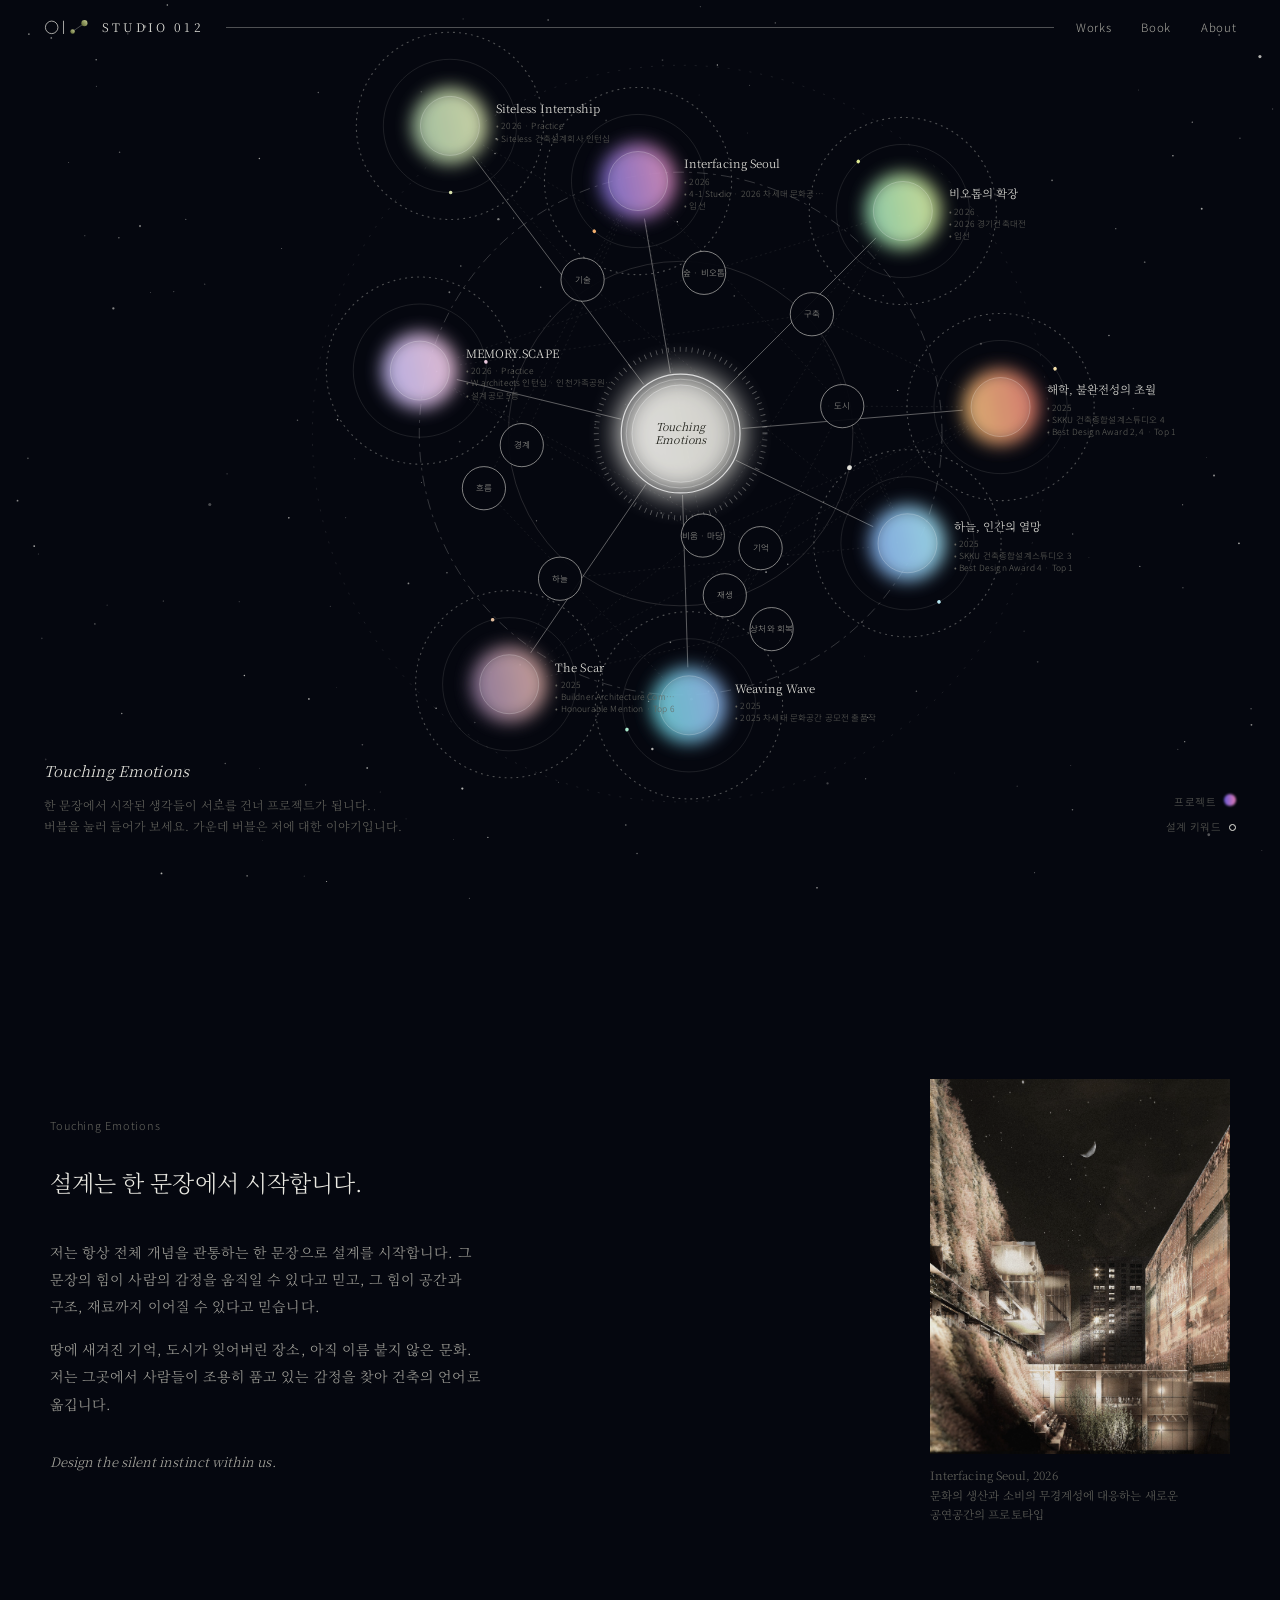
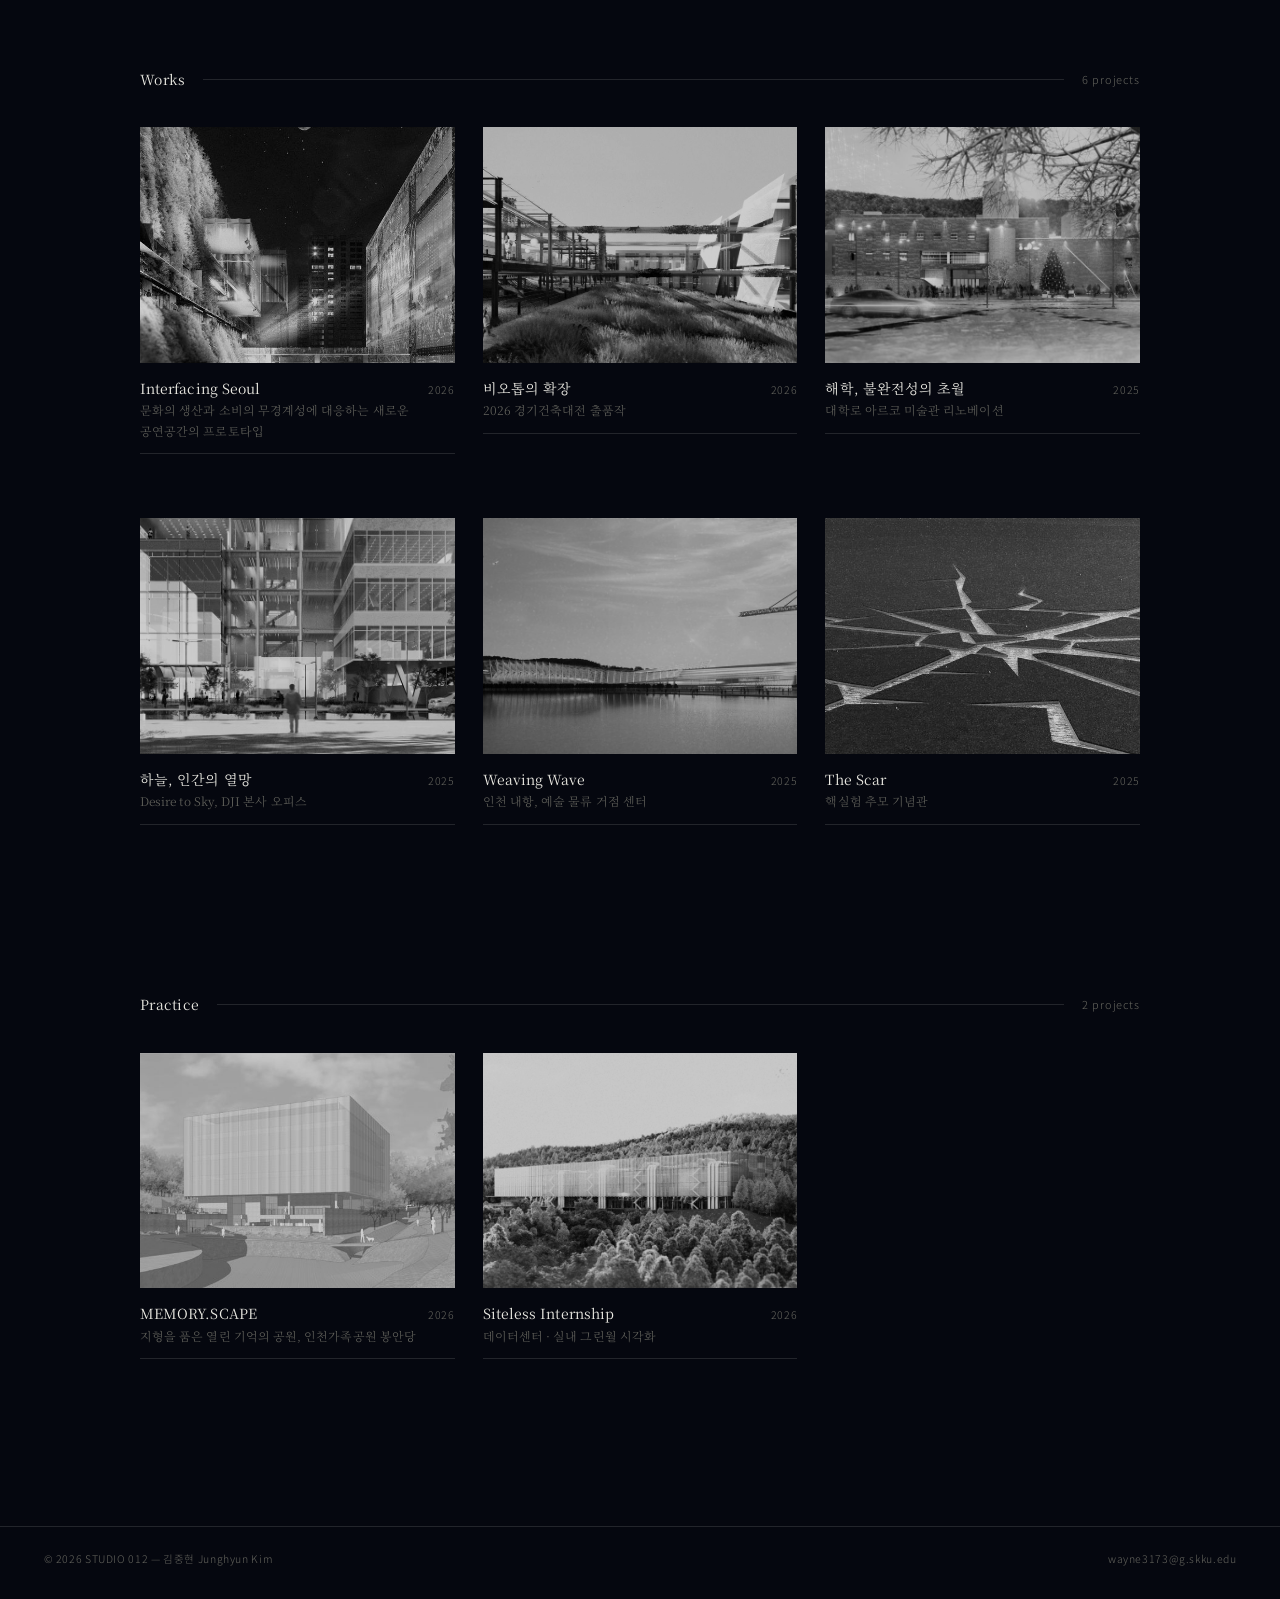
==== index.html @ ef9b9c55 "Initial commit" ====
<!doctype html>
<html lang="ko">
<head>
<meta charset="utf-8">
<meta name="viewport" content="width=device-width, initial-scale=1">
<link rel="preload" href="assets/fonts/NotoSerifKR-300.woff" as="font" type="font/woff" crossorigin>
<link rel="stylesheet" href="assets/css/style.css">
<link rel="icon" href="assets/brand/logo-mark.svg" type="image/svg+xml">
<title>STUDIO 012 — 김중현 건축 포트폴리오</title>
<meta name="description" content="STUDIO 012 — 서사에서 출발하는 건축. 김중현의 건축 포트폴리오.">
</head>
<body class="home">
<main>
  <!-- 1) 버블 다이어그램 -->
  <section class="atlas" id="atlas" aria-label="프로젝트와 설계 키워드의 관계도">
    <svg id="atlas-svg" role="img" aria-label="버블 다이어그램"></svg>
    <div class="peek" id="peek"></div>
    <div class="atlas-emblem">
      <p class="atlas-title"><a href="about.html">Touching Emotions</a></p>
      <p id="atlas-note">한 문장에서 시작된 생각들이 서로를 건너 프로젝트가 됩니다.<br>버블을 눌러 들어가 보세요. 가운데 버블은 저에 대한 이야기입니다.</p>
    </div>
    <div class="atlas-legend" aria-hidden="true">
      <span class="p">프로젝트<i></i></span>
      <span class="k">설계 키워드<i></i></span>
    </div>
  </section>

  <!-- 2) 지향하는 건축 -->
  <section class="thesis" id="thesis"></section>

  <!-- 3) 작업 목록 -->
  <section id="works">
    <div class="section-head"><h2>Works</h2><span class="line"></span><span id="works-count"></span></div>
    <div class="works" id="works-grid"></div>
  </section>

  <!-- 4) 실무 (인턴십) -->
  <section id="practice">
    <div class="section-head"><h2>Practice</h2><span class="line"></span><span id="practice-count"></span></div>
    <div class="works" id="practice-grid"></div>
  </section>
</main>
<script src="data/site.js"></script>
<script src="data/projects.js"></script>
<script src="assets/vendor/d3.min.js"></script>
<script src="assets/js/common.js"></script>
<script src="assets/js/home.js"></script>
</body>
</html>
---- assets/css/style.css ----
/* ============================================================
   STUDIO 012 — 스타일
   색·글꼴은 맨 위 :root 에서 한 번에 바꿀 수 있습니다.
   톤: 검은 바탕 · 회색 세리프 본문 · 올리브 그라데이션 포인트
   (기존 포트폴리오 'Touching Emotions'의 여백과 회색 위계를 따름)
   ============================================================ */

@font-face { font-family: "Noto Serif KR"; font-weight: 300; font-display: swap; src: url("../fonts/NotoSerifKR-300.woff") format("woff"); }
@font-face { font-family: "Noto Serif KR"; font-weight: 400; font-display: swap; src: url("../fonts/NotoSerifKR-400.woff") format("woff"); }
@font-face { font-family: "Noto Sans KR";  font-weight: 300; font-display: swap; src: url("../fonts/NotoSansKR-300.woff") format("woff"); }
@font-face { font-family: "Noto Sans KR";  font-weight: 400; font-display: swap; src: url("../fonts/NotoSansKR-400.woff") format("woff"); }

:root {
  color-scheme: dark;
  --bg:       #05070F;   /* 바탕 — 검정에 가까운 남색 */
  --bg-2:     #0B0E1A;   /* 이미지 자리 */
  --title:    #ECEBE4;   /* 제목 */
  --text:     #A9A8A0;   /* 본문 — 포트폴리오의 회색 */
  --mute:     #66665F;   /* 보조 */
  --rule:     rgba(236,235,228,.13);
  --rule-2:   rgba(236,235,228,.32);

  --olive-hi: #C9CF95;   /* 올리브 밝은 쪽 */
  --olive:    #7D8843;   /* 올리브 */
  --olive-lo: #283012;   /* 올리브 어두운 쪽 */
  --grad:     linear-gradient(115deg, #D3D8A2 0%, #8E9A4E 38%, #4C5624 72%, #1E240C 100%);

  --serif: "Noto Serif KR", "Noto Serif CJK KR", Georgia, serif;
  --sans:  "Noto Sans KR", "Noto Sans CJK KR", system-ui, sans-serif;

  --gutter: clamp(16px, 3.4vw, 56px);
  --measure: 1180px;
  --figw: 920px;          /* 프로젝트 이미지 최대 폭 — 사진 크기는 여기서 조절 */
  --header-h: 54px;
  --ease: cubic-bezier(.2,.7,.1,1);
}

*, *::before, *::after { box-sizing: border-box; }
html { -webkit-text-size-adjust: 100%; scroll-behavior: smooth; }
body {
  margin: 0; background: var(--bg); color: var(--text);
  font-family: var(--serif); font-weight: 300; font-size: 14px; line-height: 1.95; letter-spacing: .005em;
  word-break: keep-all; overflow-wrap: break-word; -webkit-font-smoothing: antialiased;
}
img { display: block; max-width: 100%; height: auto; }
a { color: inherit; text-decoration: none; }
button { font: inherit; color: inherit; background: none; border: 0; padding: 0; cursor: pointer; }
:focus-visible { outline: 1px solid var(--olive-hi); outline-offset: 4px; }
::selection { background: var(--olive); color: #fff; }
.grad-text { background: linear-gradient(115deg, #E6E9C4 0%, #B4BE74 45%, #7D8843 100%); -webkit-background-clip: text; background-clip: text; color: transparent; }

/* ---------- Header : 포트폴리오 상단 머리줄 형식 ---------- */
.site-header {
  position: fixed; inset: 0 0 auto 0; z-index: 50; height: calc(var(--header-h) + env(safe-area-inset-top, 0px)); padding-top: env(safe-area-inset-top, 0px) !important;
  display: flex; align-items: center; gap: 22px; padding: 0 var(--gutter);
  font-family: var(--sans); font-size: 11.5px; letter-spacing: .06em; color: var(--title);
  transition: background .5s var(--ease);
}
.site-header.is-solid { background: rgba(5,7,15,.82); backdrop-filter: blur(10px); -webkit-backdrop-filter: blur(10px); }
.site-header .line { flex: 1; height: 1px; background: var(--rule-2); }
.brand { font-family: var(--serif); font-weight: 400; font-size: 13px; letter-spacing: .08em; white-space: nowrap; }
.brand { display: inline-flex; align-items: center; gap: 12px; font-weight: 300; font-size: 12px; letter-spacing: .26em; }
.brand .mark { width: 46px; height: auto; flex: none; }
.nav { display: flex; gap: clamp(14px, 2.4vw, 30px); }
.nav a { color: var(--text); transition: color .3s; }
.nav a:hover, .nav a[aria-current="page"] { color: var(--title); }
.nav a[aria-current="page"]::before { content: ""; display: inline-block; width: 5px; height: 5px; border-radius: 50%; background: var(--grad); margin-right: 7px; vertical-align: 2px; }

/* ---------- Home : 버블 다이어그램 ---------- */
.atlas { position: relative; height: 100svh; min-height: 560px; overflow: hidden;
  background: var(--bg); }
.atlas svg { position: absolute; inset: 0; width: 100%; height: 100%; touch-action: none; }
.atlas .link { stroke: var(--title); stroke-width: .7; fill: none; opacity: .55; }
.atlas .link.kw { stroke: var(--title); stroke-width: .4; opacity: .2; stroke-dasharray: 2 3; }
.atlas .orbits .ring { fill: none; stroke: var(--title); stroke-width: .55; opacity: .2; }
.atlas .orbits .ring.dash { stroke-dasharray: 1 5; stroke-width: 1.1; stroke-linecap: round; opacity: .32; }
.atlas .orbits .core .ring { opacity: .26; }
.atlas .orbits .core .ring.dash { stroke-dasharray: 10 6 2 6; stroke-width: .7; opacity: .3; }
.atlas .orbits .ring.tick { stroke-dasharray: .8 5.2; stroke-width: 5; opacity: .35; }
.atlas .orbits .ring.far { stroke-dasharray: 2 9; opacity: .18; }
.atlas .orbits .sat-dot { opacity: .95; }
.atlas .stars circle { fill: #F2F1EA; }
.atlas .stars .tw { animation: twinkle 5.5s ease-in-out infinite; }
@keyframes twinkle { 0%, 100% { opacity: .15; } 50% { opacity: .95; } }
.atlas .orbits g { transition: opacity .45s var(--ease); }
.atlas .node { cursor: pointer; }
.atlas .node text { pointer-events: none; }
.atlas .node .c-color { opacity: .9; }
.atlas .node .c-glass { fill: rgba(255,255,255,.12); stroke: rgba(255,255,255,.55); stroke-width: .6; }
.atlas .node .c-out { fill: none; stroke: rgba(255,255,255,.75); stroke-width: 1.2; }
.atlas .node .c-in { fill: none; stroke: rgba(255,255,255,.5); stroke-width: .6; }
.atlas .node.core .lbl { font-family: var(--serif); font-style: italic; font-size: 11px; fill: #15160F; text-anchor: middle; }
.atlas .node .orb { transition: transform .6s var(--ease); }
.atlas .node .orb-color { opacity: .95; }
.atlas .node .orb-glass { fill: rgba(255,255,255,.07); stroke: rgba(255,255,255,.38); stroke-width: .6; }
.atlas .node.project:hover .orb, .atlas .node.project:focus .orb { transform: scale(1.12); }
.atlas .node.project .ttl { font-family: var(--serif); font-size: 11.5px; fill: var(--title); }
.atlas .node.project .note { font-family: var(--sans); font-weight: 300; font-size: 8.5px; letter-spacing: .02em; fill: var(--mute); }
.atlas .node .kw { fill: var(--bg); stroke: var(--title); stroke-width: .6; opacity: .9; }
.atlas .node.keyword .lbl { font-family: var(--sans); font-weight: 300; font-size: 8.5px; fill: var(--text); text-anchor: middle; }
.atlas .node, .atlas .link { transition: opacity .45s var(--ease); }
.atlas.is-focus .link, .atlas.is-focus .node, .atlas.is-focus .orbits g { opacity: .12; }
.atlas.is-focus .link.on { opacity: .9; stroke: var(--olive-hi); stroke-width: .8; }
.atlas.is-focus .node.on, .atlas.is-focus .orbits g.on { opacity: 1; }
.atlas.is-focus .node.keyword.on .kw { stroke: var(--olive-hi); }

.atlas-emblem { position: absolute; left: calc(var(--gutter) - 10px); bottom: clamp(36px, 7vh, 72px); width: min(470px, 78vw); pointer-events: none; }
.atlas-emblem { left: var(--gutter); width: min(380px, 80vw); }
.atlas-emblem { pointer-events: auto; }
.atlas-emblem .atlas-title a { border-bottom: 1px solid transparent; transition: border-color .4s; }
.atlas-emblem .atlas-title a:hover { border-color: var(--olive-hi); }
.atlas-emblem .atlas-title { margin: 0 0 10px; font-style: italic; font-size: 15px; color: var(--title); letter-spacing: .01em; }
.atlas-emblem p { margin: 0; font-size: 12px; color: var(--mute); line-height: 1.8; }
.atlas-legend { position: absolute; right: var(--gutter); bottom: clamp(36px, 7vh, 72px); display: flex; flex-direction: column; gap: 4px;
  font-family: var(--sans); font-size: 10.5px; letter-spacing: .06em; color: var(--mute); text-align: right; }
.atlas-legend i { display: inline-block; width: 7px; height: 7px; border-radius: 50%; margin-left: 8px; }
.atlas-legend .k i { background: transparent; border: 1px solid var(--title); }
.atlas-legend .p i { background: linear-gradient(90deg, #6A5BD6, #E07BB5); filter: blur(1px); width: 12px; height: 12px; }

/* 미리보기 카드 */
.peek { position: absolute; z-index: 5; width: min(240px, 58vw); pointer-events: none; opacity: 0; transform: translateY(6px);
  transition: opacity .4s var(--ease), transform .4s var(--ease); }
.peek.on { opacity: 1; transform: none; pointer-events: auto; }
.peek .ph { aspect-ratio: 4/3; overflow: hidden; background: var(--bg-2); }
.peek img { width: 100%; height: 100%; object-fit: cover; filter: grayscale(1) brightness(.85); transform: scale(1.05); transition: filter 1.1s var(--ease) .1s, transform 1.4s var(--ease); }
.peek.on img { filter: grayscale(0) brightness(1); transform: scale(1); }
.peek .meta { background: rgba(5,7,15,.85); padding: 8px 0 4px; font-size: 11.5px; line-height: 1.7; }
.peek .meta b { font-weight: 400; font-size: 13px; color: var(--title); display: block; }
.peek .meta span { color: var(--mute); }

/* ---------- Home : 지향하는 건축 ---------- */
.thesis { max-width: calc(var(--measure) + 2 * var(--gutter)); margin: 0 auto;
  display: grid; grid-template-columns: minmax(0, 6fr) minmax(0, 5fr); gap: clamp(32px, 6vw, 96px);
  padding: clamp(110px, 14vw, 200px) var(--gutter) clamp(90px, 11vw, 160px); align-items: center; }
.thesis-text .kicker { font-family: var(--sans); font-size: 11px; letter-spacing: .08em; color: var(--mute); margin: 0 0 26px; }
.thesis-text .lead { font-size: clamp(18px, 1.8vw, 23px); color: var(--title); font-weight: 300; line-height: 1.7; margin: 0 0 1.6em; }
.thesis-text p { max-width: 31em; margin: 0 0 1.1em; }
.thesis-text .motto { margin-top: 2.4em; font-style: italic; font-size: 13px; }
.thesis-figure { margin: 0; justify-self: end; width: min(100%, 300px); }
.thesis-figure .ph { aspect-ratio: 4/5; overflow: hidden; }
.thesis-figure img { width: 100%; height: 100%; object-fit: cover; filter: grayscale(.25) brightness(.92); transition: filter 1.2s var(--ease); }
.thesis-figure a:hover img { filter: none; }
.thesis-figure figcaption { font-size: 11.5px; color: var(--mute); margin-top: 12px; line-height: 1.7; }

/* ---------- Works ---------- */
.section-head { max-width: calc(1000px + 2 * var(--gutter)); margin: 0 auto 34px; padding: 0 var(--gutter);
  display: flex; align-items: center; gap: 18px; font-family: var(--sans); font-size: 11px; letter-spacing: .08em; color: var(--mute); }
.section-head h2 { margin: 0; font-family: var(--serif); font-size: 14px; font-weight: 400; letter-spacing: .02em; color: var(--title); }
.section-head .line { flex: 1; height: 1px; background: var(--rule); }

.works { max-width: calc(1000px + 2 * var(--gutter)); margin: 0 auto;
  display: grid; grid-template-columns: repeat(3, minmax(0, 1fr)); gap: clamp(40px, 5vw, 64px) clamp(16px, 2.2vw, 30px);
  padding: 0 var(--gutter) clamp(110px, 13vw, 180px); }
.work .ph { aspect-ratio: 4/3; overflow: hidden; background: var(--bg-2); }
.work img { width: 100%; height: 100%; object-fit: cover; filter: grayscale(1) brightness(.8) contrast(1.05); transition: filter 1s var(--ease), transform 1.6s var(--ease); }
.work:hover img, .work:focus-visible img { filter: grayscale(0) brightness(1); transform: scale(1.035); }
.work .cap { padding-top: 14px; display: grid; grid-template-columns: 1fr auto; gap: 0 12px; }
.work .t { color: var(--title); font-size: 14px; font-weight: 400; line-height: 1.6; }
.work .y { font-family: var(--sans); font-size: 10.5px; letter-spacing: .06em; color: var(--mute); padding-top: 3px; }
.work .s { grid-column: 1 / -1; font-size: 12px; color: var(--mute); line-height: 1.7; }
.work .bar { grid-column: 1 / -1; height: 1px; margin-top: 12px; background: var(--rule); position: relative; overflow: hidden; }
.work .bar::after { content: ""; position: absolute; inset: 0; background: var(--grad); transform: scaleX(0); transform-origin: left; transition: transform .9s var(--ease); }
.work:hover .bar::after { transform: scaleX(1); }

/* ---------- Footer ---------- */
.site-footer { display: flex; flex-wrap: wrap; justify-content: space-between; gap: 12px; padding: 22px var(--gutter) 30px;
  border-top: 1px solid var(--rule); font-family: var(--sans); font-size: 10.5px; letter-spacing: .06em; color: var(--mute); }
.site-footer a:hover { color: var(--title); }

/* ---------- Project ---------- */
.p-hero { max-width: calc(var(--figw) + 2 * var(--gutter)); margin: 0 auto; padding: 0 var(--gutter); }
.p-hero button { display: block; width: 100%; cursor: zoom-in; background: var(--bg-2); }
.p-hero img { width: 100%; max-height: 62svh; object-fit: cover; }

/* 포트폴리오 페이지 머리 형식: 제목 / 수상, 메타 / 한 줄 문장 */
.p-head { max-width: calc(var(--measure) + 2 * var(--gutter)); margin: 0 auto; padding: calc(var(--header-h) + clamp(56px, 7vw, 100px)) var(--gutter) clamp(34px, 4vw, 52px);
  display: grid; grid-template-columns: 1fr 1fr; gap: 26px var(--gutter); }
.p-head h1 { margin: 0; font-weight: 400; font-size: clamp(22px, 2.3vw, 30px); line-height: 1.35; color: var(--title); letter-spacing: -.005em; }
.p-head .award { text-align: right; align-self: end; font-size: 13px; }
.p-head .meta { font-size: 12.5px; line-height: 1.85; color: var(--mute); }
.p-head .meta span { display: block; }
.p-head .tag { text-align: right; font-size: 13px; line-height: 1.85; color: var(--text); max-width: 26em; justify-self: end; }
.p-head .rule { grid-column: 1 / -1; height: 1px; background: var(--rule); margin-top: 10px; }

.p-intro { max-width: calc(var(--measure) + 2 * var(--gutter)); margin: 0 auto; padding: 22px var(--gutter) clamp(40px, 5vw, 70px); }
.p-intro .p-meta { border-top: 1px solid var(--rule); padding-top: 16px; }
.p-meta { margin: 0; display: grid; grid-template-columns: repeat(auto-fit, minmax(180px, 1fr)); gap: 14px var(--gutter); font-size: 12px; line-height: 1.7; }
.p-meta dt { font-family: var(--sans); font-size: 10px; letter-spacing: .08em; color: var(--mute); margin-bottom: 2px; }
.p-meta dd { margin: 0; color: var(--text); }
@media (max-width: 760px) {
  .figs.free { grid-template-columns: 1fr; gap: 36px; }
  .figs.free .fig { grid-column: 1 / -1 !important; margin-top: 0 !important; }
  .figs.free .fig.side { grid-template-columns: 1fr; }
  .p-top.look-split { grid-template-columns: 1fr; }
  .look-split .p-head { order: 1; } .look-split .p-hero { order: 2; }
}
@media (max-width: 640px) { .p-meta { grid-template-columns: 1fr; } }

.p-toc { position: sticky; top: var(--header-h); z-index: 20; background: rgba(5,7,15,.86); backdrop-filter: blur(8px); -webkit-backdrop-filter: blur(8px);
  border-bottom: 1px solid var(--rule); }
.p-toc nav { max-width: calc(var(--measure) + 2 * var(--gutter)); margin: 0 auto; padding: 10px var(--gutter);
  display: flex; gap: 22px; overflow-x: auto; scrollbar-width: none; font-family: var(--sans); font-size: 10.5px; letter-spacing: .07em; color: var(--mute); }
.p-toc nav::-webkit-scrollbar { display: none; }
.p-toc a { white-space: nowrap; transition: color .3s; }
.p-toc a.on, .p-toc a:hover { color: var(--title); }
.p-toc a.on::before { content: ""; display: inline-block; width: 5px; height: 5px; border-radius: 50%; background: var(--grad); margin-right: 7px; vertical-align: 2px; }

.chapter { max-width: calc(var(--measure) + 2 * var(--gutter)); margin: 0 auto; padding: clamp(76px, 9vw, 130px) var(--gutter) 0; scroll-margin-top: calc(var(--header-h) + 36px); }
.chapter-head { display: grid; grid-template-columns: minmax(0, 3fr) minmax(0, 8fr); gap: var(--gutter); margin-bottom: clamp(30px, 4vw, 52px); }
.chapter-head .idx { font-family: var(--sans); font-size: 10.5px; letter-spacing: .08em; color: var(--mute); padding-top: 6px; }
.chapter-head .idx b { font-weight: 400; margin-right: .9em; }
.chapter-head h2 { margin: 0 0 1em; font-size: clamp(15px, 1.35vw, 18px); font-weight: 400; color: var(--title); line-height: 1.6; }
.chapter-head p { margin: 0 0 1em; max-width: 36em; }

.figs { display: grid; gap: clamp(10px, 1.2vw, 16px); max-width: var(--figw); margin-left: auto; }
.figs.trio, .kind-model .figs { max-width: 760px; }
.fig img { max-height: 70svh; object-fit: contain; margin: 0 auto; }
.figs.full { grid-template-columns: 1fr; }
.figs.pair { grid-template-columns: repeat(2, minmax(0, 1fr)); }
.figs.trio { grid-template-columns: repeat(3, minmax(0, 1fr)); align-items: start; }
.figs > .fig.wide { grid-column: 1 / -1; }
.fig { margin: 0; }
.fig button { display: block; width: 100%; cursor: zoom-in; overflow: hidden; background: var(--bg-2); }
.fig img { width: 100%; transition: transform 1.4s var(--ease); }
.fig button:hover img { transform: scale(1.015); }
.fig figcaption { font-size: 11px; color: var(--mute); padding-top: 8px; line-height: 1.6; }
.kind-drawing .fig button, .kind-detail .fig button { background: #fff; }

.p-next { max-width: calc(var(--measure) + 2 * var(--gutter)); margin: clamp(110px, 13vw, 190px) auto 0; padding: 0 var(--gutter); }
.p-next a { display: grid; grid-template-columns: minmax(0, 1fr) minmax(0, 1fr); gap: var(--gutter); align-items: end; border-top: 1px solid var(--rule); padding: 18px 0 clamp(50px, 6vw, 90px); }
.p-next .lbl { font-family: var(--sans); font-size: 10.5px; letter-spacing: .08em; color: var(--mute); }
.p-next .t { font-size: clamp(18px, 1.8vw, 24px); color: var(--title); margin-top: 8px; }
.p-next .ph { aspect-ratio: 16/9; overflow: hidden; justify-self: end; width: min(100%, 300px); }
.p-next img { width: 100%; height: 100%; object-fit: cover; filter: grayscale(1) brightness(.75); transition: filter 1s var(--ease), transform 1.6s var(--ease); }
.p-next a:hover img { filter: none; transform: scale(1.03); }

/* ---------- 프로젝트마다 다른 구성 ---------- */
/* free: 이미지마다 폭·위치를 따로 — 여백이 서사를 만든다 */
.figs.free { display: grid; grid-template-columns: repeat(12, minmax(0, 1fr)); gap: clamp(40px, 6vw, 96px) clamp(12px, 1.6vw, 22px); max-width: none; margin: 0; align-items: start; }
.figs.free .fig img { width: 100%; max-height: none; }
.figs.free .fig button { background: transparent; }
.figs.free .fig.side { display: grid; grid-template-columns: minmax(0, 1fr) 13em; gap: 18px; align-items: end; }
.figs.free .fig.side figcaption { padding: 0; }
/* strip: 가로로 흐르는 띠 — 선형의 흐름 */
.figs.strip { display: flex; gap: 14px; max-width: none; margin: 0 calc(-1 * var(--gutter)); padding: 0 var(--gutter) 14px; overflow-x: auto; scroll-snap-type: x proximity; scrollbar-width: thin; scrollbar-color: var(--olive) transparent; }
.figs.strip .fig { flex: none; scroll-snap-align: start; }
.figs.strip .fig img { height: min(52svh, 460px); width: auto; max-height: none; }

/* 머리 구성 */
.p-top.look-split { max-width: calc(var(--measure) + 2 * var(--gutter)); margin: 0 auto; padding: calc(var(--header-h) + clamp(50px, 6vw, 90px)) var(--gutter) 0;
  display: grid; grid-template-columns: minmax(0, 5fr) minmax(0, 6fr); gap: clamp(32px, 6vw, 96px); align-items: end; }
.look-split .p-head { padding: 0; margin: 0; grid-template-columns: 1fr; gap: 18px; order: 2; }
.look-split .p-head .award, .look-split .p-head .tag { text-align: left; justify-self: start; }
.look-split .p-hero { padding: 0; margin: 0; max-width: none; order: 1; }
.look-split .p-hero img { max-height: 80svh; }
.p-top.look-center .p-head { grid-template-columns: 1fr; text-align: center; justify-items: center; gap: 16px; }
.look-center .p-head .award, .look-center .p-head .tag { text-align: center; justify-self: center; }
.look-center .p-hero { max-width: calc(620px + 2 * var(--gutter)); }
.p-top.look-pano .p-hero { max-width: calc(var(--measure) + 2 * var(--gutter)); }
.p-top.look-pano .p-hero img { max-height: 46svh; }

/* ---------- Lightbox ---------- */
.lightbox { position: fixed; inset: 0; z-index: 100; background: rgba(5,7,15,.97); color: var(--text); display: none; }
.lightbox.on { display: block; }
.lightbox .stage { position: absolute; inset: 52px 0 46px; overflow: auto; display: grid; place-items: center; cursor: zoom-in; }
.lightbox .stage.zoomed { place-items: start; cursor: zoom-out; }
.lightbox .stage img { max-width: 94vw; max-height: calc(100svh - 110px); object-fit: contain; }
.lightbox .stage.zoomed img { max-width: none; max-height: none; width: 220%; }
.lightbox .bar { position: absolute; left: 0; right: 0; display: flex; justify-content: space-between; align-items: center; padding: 0 var(--gutter); height: 50px; font-family: var(--sans); font-size: 11px; letter-spacing: .05em; }
.lightbox .top { top: 0; } .lightbox .bottom { bottom: 0; color: var(--mute); }
.lightbox .ctrls { display: flex; gap: 22px; }
.lightbox button:hover { color: var(--title); }

/* ---------- About : 포트폴리오의 '# Education' 형식 ---------- */
.about { max-width: calc(var(--measure) + 2 * var(--gutter)); margin: 0 auto; padding: calc(var(--header-h) + clamp(60px, 9vw, 130px)) var(--gutter) clamp(90px, 11vw, 150px); }
.about-top { display: grid; grid-template-columns: minmax(0, 3fr) minmax(0, 8fr); gap: var(--gutter); margin-bottom: clamp(70px, 9vw, 120px); align-items: start; }
.about-top img { width: 100%; max-width: 220px; filter: grayscale(1) brightness(.92); }
.about-emblem { margin: 0 0 clamp(60px, 8vw, 110px); display: flex; justify-content: center; }
.about-emblem img { width: min(760px, 100%); opacity: .9; }
.about-emblem + .about-statement { text-align: center; margin: -40px auto clamp(80px, 10vw, 130px); max-width: 34em; font-size: 13.5px; line-height: 2.1; }
.about-top h1 { margin: 0; font-weight: 400; font-size: clamp(18px, 1.7vw, 22px); color: var(--title); }
.about-top h1 span { color: var(--mute); font-weight: 300; margin-left: .4em; }
.about-top .school { color: var(--mute); margin: 2px 0 2em; font-size: 13px; }
.about-top .intro { font-size: 14.5px; line-height: 2; max-width: 34em; }
.about-top .contact { margin-top: 1.8em; font-size: 12.5px; }
.about-top .contact a { border-bottom: 1px solid var(--olive); color: var(--title); }
.cv { display: grid; grid-template-columns: minmax(0, 3fr) minmax(0, 8fr); gap: 0 var(--gutter); padding: 0 0 46px; }
.cv h2 { margin: 0; font-size: 14px; font-weight: 400; color: var(--title); }
.cv h2::before { content: "#"; margin-right: 1em; color: var(--mute); }
.cv ul { list-style: none; margin: 0; padding: 0; border-top: 1px dashed var(--rule-2); }
.cv li { display: grid; grid-template-columns: 9.5em 1fr; gap: 14px; padding: 7px 0; font-size: 13px; line-height: 1.75; }
.cv li span:first-child { font-family: var(--sans); font-size: 11px; letter-spacing: .04em; color: var(--mute); padding-top: 2px; }
.cv.awards li span:last-child { color: var(--title); }

/* ---------- Book ---------- */
.book-page { min-height: 100svh; display: flex; flex-direction: column; background: radial-gradient(70% 60% at 50% 45%, rgba(125,136,67,.12), transparent 70%), var(--bg); }
.book-wrap { flex: 1; display: flex; flex-direction: column; align-items: center; justify-content: center; padding: calc(var(--header-h) + 24px) var(--gutter) 24px; gap: 20px; }
.book-head { width: 100%; max-width: var(--measure); display: flex; justify-content: space-between; align-items: baseline; gap: 16px; }
.book-head h1 { margin: 0; font-size: 13px; font-weight: 400; color: var(--title); font-style: italic; }
.book-head span { font-family: var(--sans); font-size: 10.5px; letter-spacing: .06em; color: var(--mute); }
.book { position: relative; perspective: 2600px; cursor: pointer; user-select: none; -webkit-user-select: none; }
.book img { width: 100%; height: 100%; object-fit: cover; pointer-events: none; }
.book .face { position: absolute; inset: 0; background: #fff; overflow: hidden; backface-visibility: hidden; -webkit-backface-visibility: hidden; }
.book.is-spread .base { position: absolute; top: 0; bottom: 0; width: 50%; box-shadow: 0 40px 80px -40px rgba(0,0,0,.9); }
.book.is-spread .base.left { left: 0; } .book.is-spread .base.right { right: 0; }
.book .sheet { position: absolute; top: 0; bottom: 0; left: 50%; width: 50%; transform-origin: left center; transform-style: preserve-3d; transition: transform 1.1s cubic-bezier(.5,.05,.2,1); }
.book .sheet.flipped { transform: rotateY(-180deg); }
.book .sheet .back { transform: rotateY(180deg); }
.book .sheet .front::after, .book .sheet .back::after { content: ""; position: absolute; inset: 0; pointer-events: none; }
.book .sheet .front::after { background: linear-gradient(to right, rgba(0,0,0,.16), transparent 7%); }
.book .sheet .back::after { background: linear-gradient(to left, rgba(0,0,0,.16), transparent 7%); }
.book .spine { position: absolute; top: 0; bottom: 0; left: 50%; width: 1px; background: rgba(0,0,0,.2); z-index: 60; pointer-events: none; }
.book.is-single { overflow: hidden; }
.book .track { display: flex; height: 100%; transition: transform .7s var(--ease); }
.book .leaf { position: relative; flex: 0 0 100%; height: 100%; }
.book-ctrls { display: flex; gap: 28px; align-items: center; font-family: var(--sans); font-size: 11px; letter-spacing: .06em; }
.book-ctrls button { padding: 6px 0; color: var(--text); }
.book-ctrls button:hover { color: var(--title); }
.book-ctrls .count { color: var(--mute); font-variant-numeric: tabular-nums; min-width: 5em; text-align: center; }

/* ---------- Responsive ---------- */
@media (max-width: 960px) {
  .works { grid-template-columns: repeat(2, minmax(0, 1fr)); }
  .figs { margin-left: 0; }
  .thesis, .p-intro { grid-template-columns: 1fr; }
  .thesis-figure { justify-self: start; }
  .chapter-head { grid-template-columns: 1fr; gap: 8px; }
  .figs.trio { grid-template-columns: repeat(2, minmax(0, 1fr)); }
  .about-top, .cv { grid-template-columns: 1fr; }
  .cv h2 { margin-bottom: 12px; }
}
@media (max-width: 760px) {
  .figs.free { grid-template-columns: 1fr; gap: 36px; }
  .figs.free .fig { grid-column: 1 / -1 !important; margin-top: 0 !important; }
  .figs.free .fig.side { grid-template-columns: 1fr; }
  .p-top.look-split { grid-template-columns: 1fr; }
  .look-split .p-head { order: 1; } .look-split .p-hero { order: 2; }
}
@media (max-width: 640px) {
  .site-header .line { display: none; }
  .site-header { justify-content: space-between; }
  .works { grid-template-columns: 1fr; }
  .figs.pair, .figs.trio { grid-template-columns: 1fr; }
  .p-head { grid-template-columns: 1fr; gap: 14px; }
  .p-head .award, .p-head .tag { text-align: left; justify-self: start; }
  .p-next a { grid-template-columns: 1fr; }
  .p-next .ph { justify-self: start; }
  .cv li { grid-template-columns: 1fr; gap: 0; }
  .atlas-legend { display: none; }
  .atlas .node.project .ttl { font-size: 10px; }
  .atlas .node.keyword .lbl { font-size: 7.5px; }
}
@media (prefers-reduced-motion: reduce) {
  *, *::before, *::after { transition-duration: .01ms !important; animation-duration: .01ms !important; scroll-behavior: auto !important; }
}
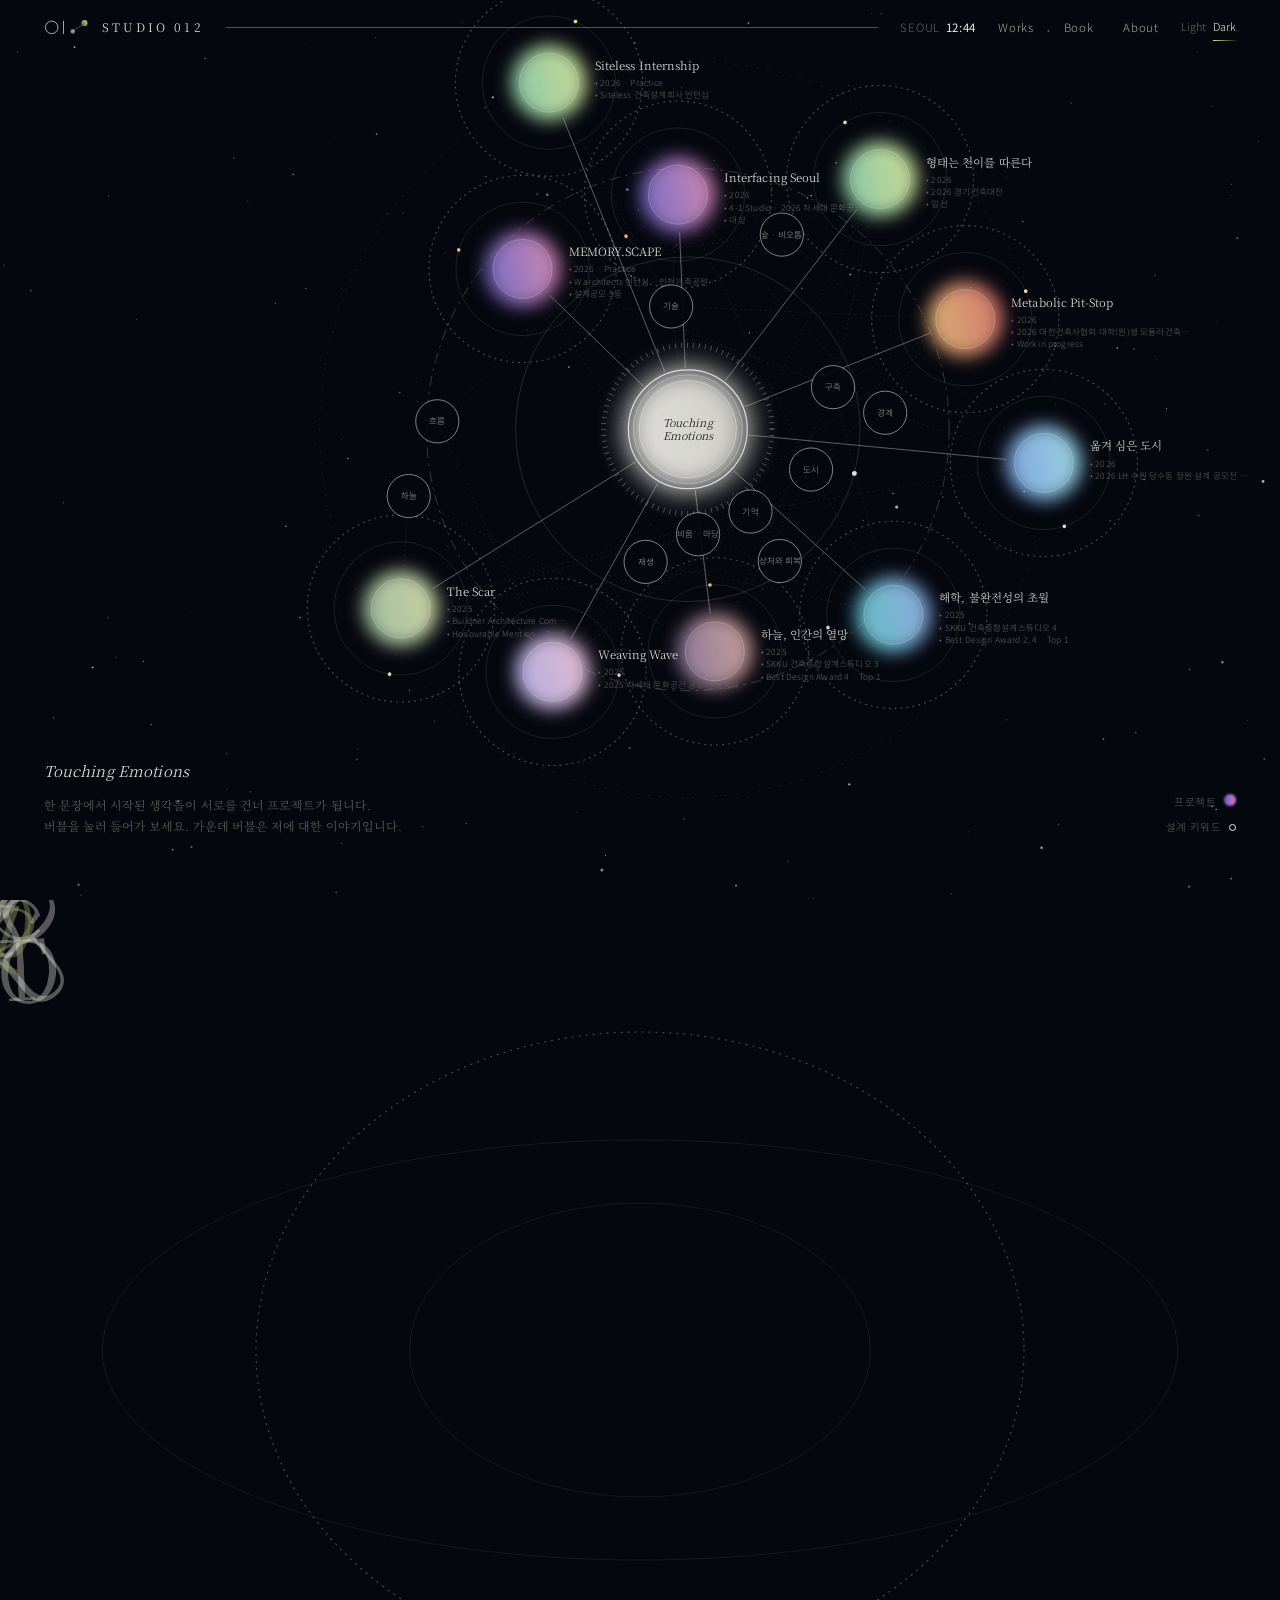
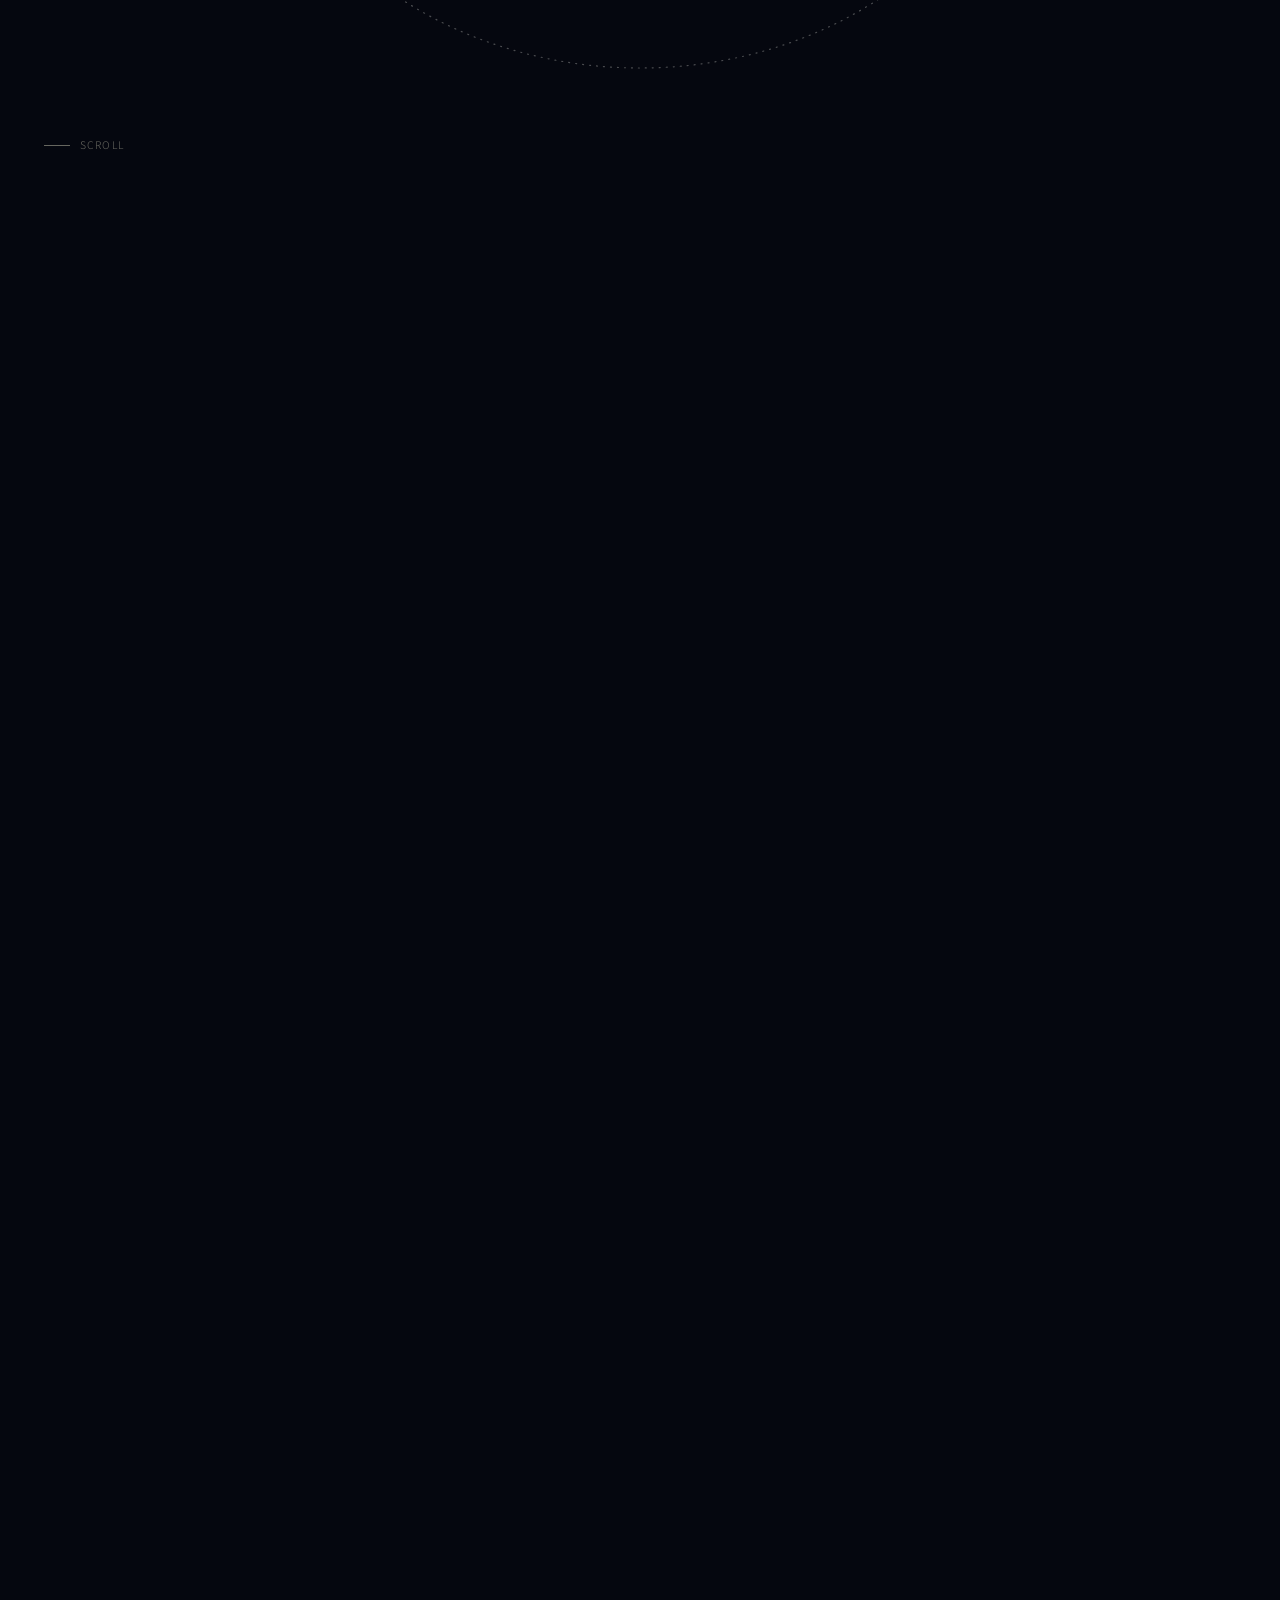
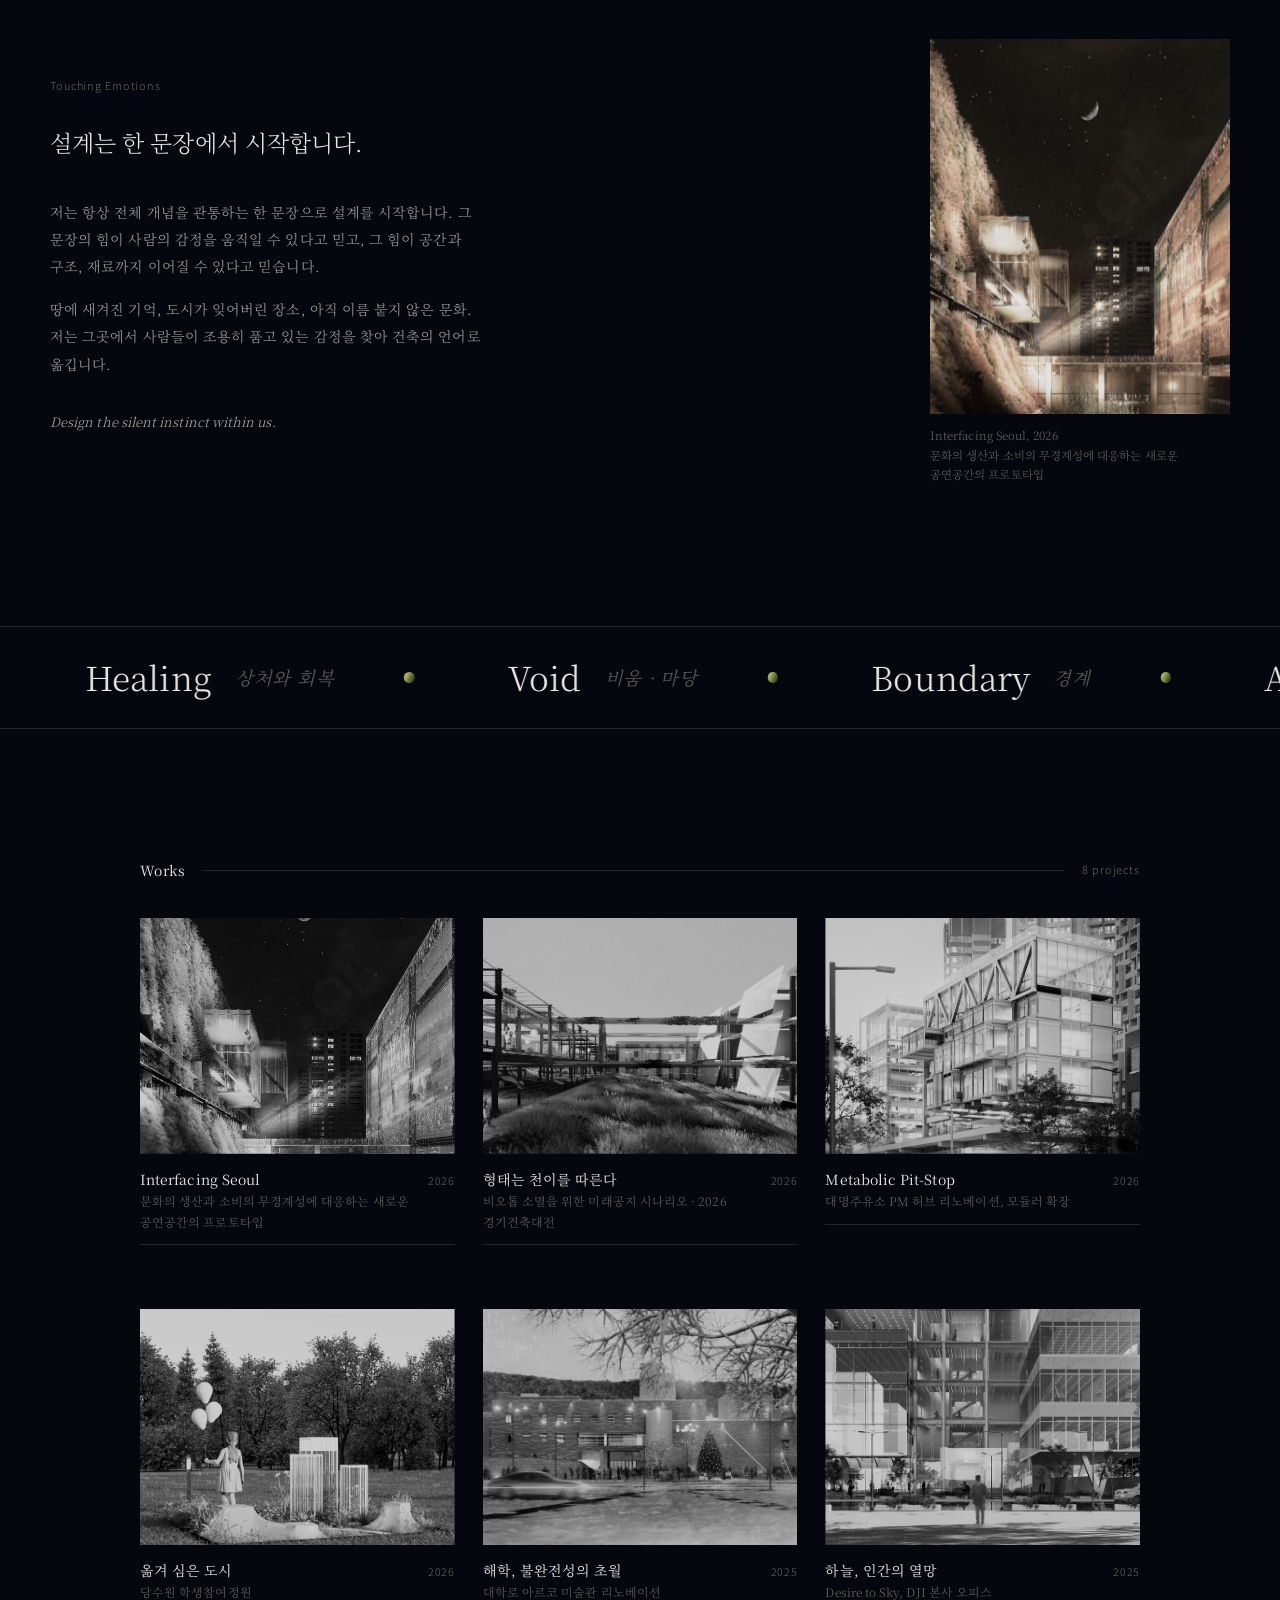
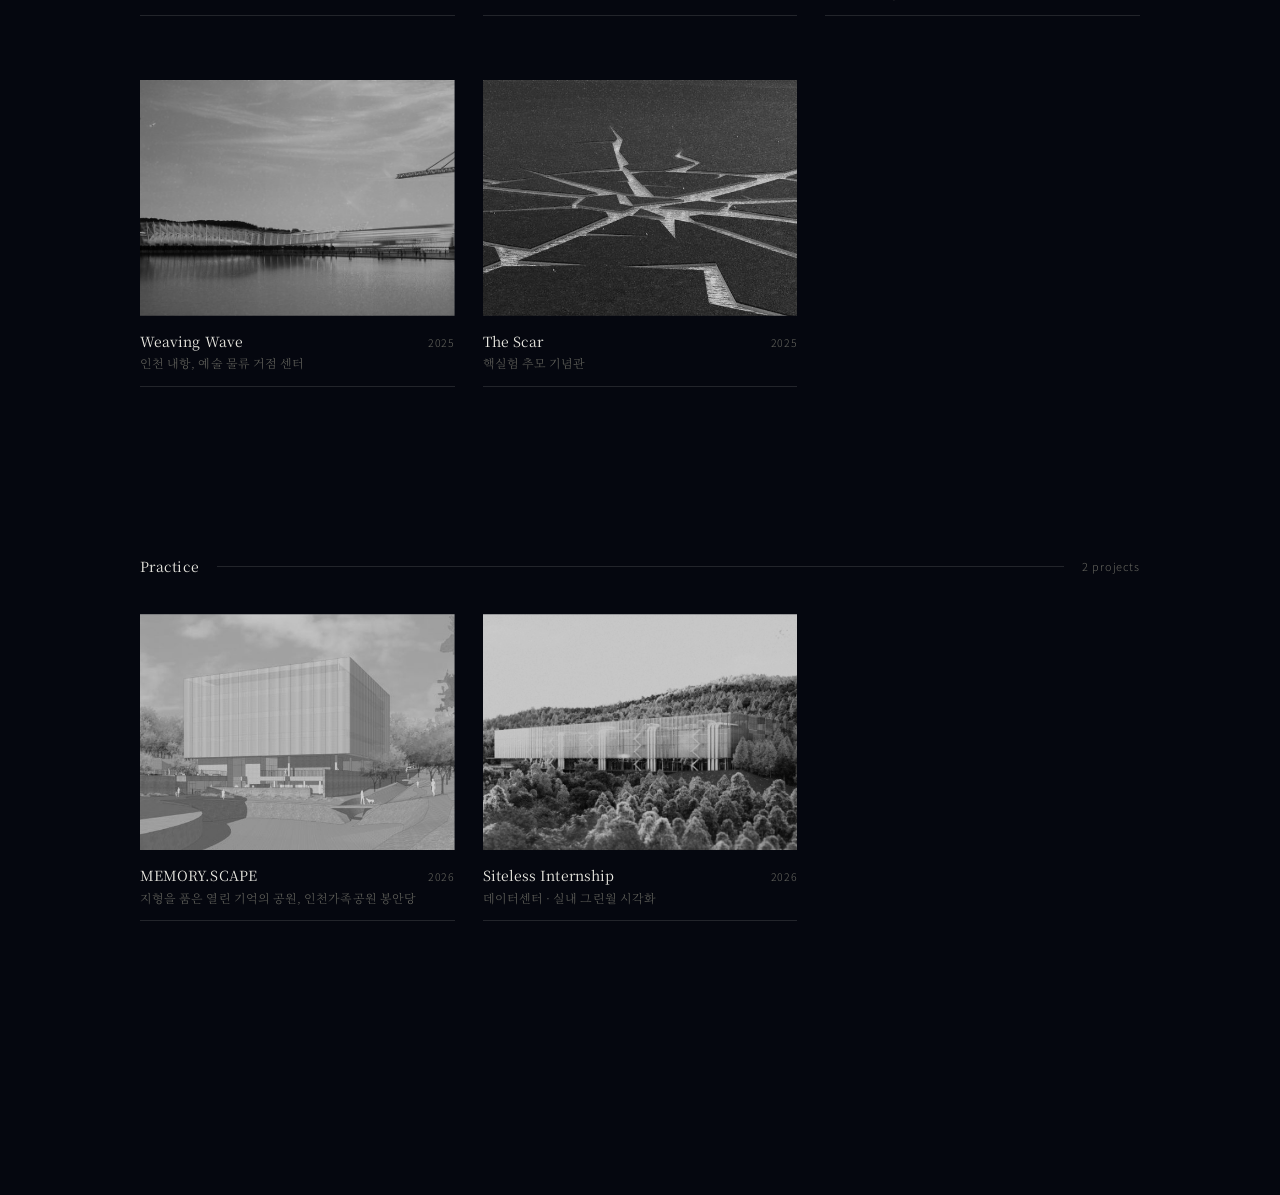
==== commit 2508ac8d: "모션 그래픽 + 라이트/다크 모드 - 궤도를 돌던 글자가 스크롤에 따라 STUDIO 012 로 모이는 키네틱 섹션 - 첫 방문 인트로, 페이지 전환 커튼, 스크롤 진행 선 - 설계" ====
--- a/index.html
+++ b/index.html
@@ -4,7 +4,9 @@
 <meta charset="utf-8">
 <meta name="viewport" content="width=device-width, initial-scale=1">
 <link rel="preload" href="assets/fonts/NotoSerifKR-300.woff" as="font" type="font/woff" crossorigin>
+<script>try{var t=localStorage.getItem("s012-theme")}catch(e){}document.documentElement.dataset.theme=t==="light"?"light":"dark"</script>
 <link rel="stylesheet" href="assets/css/style.css">
+<link rel="stylesheet" href="assets/css/motion.css">
 <link rel="icon" href="assets/brand/logo-mark.svg" type="image/svg+xml">
 <title>STUDIO 012 — 김중현 건축 포트폴리오</title>
 <meta name="description" content="STUDIO 012 — 서사에서 출발하는 건축. 김중현의 건축 포트폴리오.">
@@ -45,5 +47,6 @@
 <script src="assets/vendor/d3.min.js"></script>
 <script src="assets/js/common.js"></script>
 <script src="assets/js/home.js"></script>
+<script src="assets/js/motion.js"></script>
 </body>
 </html>
--- a/assets/css/style.css
+++ b/assets/css/style.css
@@ -19,6 +19,11 @@
   --mute:     #66665F;   /* 보조 */
   --rule:     rgba(236,235,228,.13);
   --rule-2:   rgba(236,235,228,.32);
+  --veil:     rgba(5,7,15,.84);       /* 머리말·목차 반투명 바탕 */
+  --veil-2:   rgba(5,7,15,.97);       /* 라이트박스 바탕 */
+  --star:     #F2F1EA;                /* 버블 다이어그램 별 */
+  --glass:    255,255,255;            /* 버블 유리 테두리 색 (r,g,b) */
+  --grad-txt: linear-gradient(115deg, #E6E9C4 0%, #B4BE74 45%, #7D8843 100%);
 
   --olive-hi: #C9CF95;   /* 올리브 밝은 쪽 */
   --olive:    #7D8843;   /* 올리브 */
@@ -35,10 +40,29 @@
   --ease: cubic-bezier(.2,.7,.1,1);
 }
 
+/* 라이트 모드 — 종이 같은 따뜻한 미색 바탕 · 먹색 글씨 · 짙은 올리브 */
+html[data-theme="light"] {
+  color-scheme: light;
+  --bg:       #EFEEE7;
+  --bg-2:     #E3E2D9;
+  --title:    #15160F;
+  --text:     #46463E;
+  --mute:     #85847A;
+  --rule:     rgba(21,22,15,.12);
+  --rule-2:   rgba(21,22,15,.32);
+  --olive-hi: #5E6A2C;
+  --olive:    #6E7A36;
+  --veil:     rgba(239,238,231,.86);
+  --veil-2:   rgba(239,238,231,.98);
+  --star:     #2A2B22;
+  --glass:    21,22,15;
+  --grad-txt: linear-gradient(115deg, #7D8843 0%, #55602A 50%, #2F3614 100%);
+}
+
 *, *::before, *::after { box-sizing: border-box; }
 html { -webkit-text-size-adjust: 100%; scroll-behavior: smooth; }
 body {
-  margin: 0; background: var(--bg); color: var(--text);
+  margin: 0; background: var(--bg); color: var(--text); transition: background-color .6s var(--ease), color .6s var(--ease);
   font-family: var(--serif); font-weight: 300; font-size: 14px; line-height: 1.95; letter-spacing: .005em;
   word-break: keep-all; overflow-wrap: break-word; -webkit-font-smoothing: antialiased;
 }
@@ -47,7 +71,7 @@
 button { font: inherit; color: inherit; background: none; border: 0; padding: 0; cursor: pointer; }
 :focus-visible { outline: 1px solid var(--olive-hi); outline-offset: 4px; }
 ::selection { background: var(--olive); color: #fff; }
-.grad-text { background: linear-gradient(115deg, #E6E9C4 0%, #B4BE74 45%, #7D8843 100%); -webkit-background-clip: text; background-clip: text; color: transparent; }
+.grad-text { background: var(--grad-txt); -webkit-background-clip: text; background-clip: text; color: transparent; }
 
 /* ---------- Header : 포트폴리오 상단 머리줄 형식 ---------- */
 .site-header {
@@ -56,7 +80,7 @@
   font-family: var(--sans); font-size: 11.5px; letter-spacing: .06em; color: var(--title);
   transition: background .5s var(--ease);
 }
-.site-header.is-solid { background: rgba(5,7,15,.82); backdrop-filter: blur(10px); -webkit-backdrop-filter: blur(10px); }
+.site-header.is-solid { background: var(--veil); backdrop-filter: blur(10px); -webkit-backdrop-filter: blur(10px); }
 .site-header .line { flex: 1; height: 1px; background: var(--rule-2); }
 .brand { font-family: var(--serif); font-weight: 400; font-size: 13px; letter-spacing: .08em; white-space: nowrap; }
 .brand { display: inline-flex; align-items: center; gap: 12px; font-weight: 300; font-size: 12px; letter-spacing: .26em; }
@@ -79,20 +103,20 @@
 .atlas .orbits .ring.tick { stroke-dasharray: .8 5.2; stroke-width: 5; opacity: .35; }
 .atlas .orbits .ring.far { stroke-dasharray: 2 9; opacity: .18; }
 .atlas .orbits .sat-dot { opacity: .95; }
-.atlas .stars circle { fill: #F2F1EA; }
+.atlas .stars circle { fill: var(--star); }
 .atlas .stars .tw { animation: twinkle 5.5s ease-in-out infinite; }
 @keyframes twinkle { 0%, 100% { opacity: .15; } 50% { opacity: .95; } }
 .atlas .orbits g { transition: opacity .45s var(--ease); }
 .atlas .node { cursor: pointer; }
 .atlas .node text { pointer-events: none; }
 .atlas .node .c-color { opacity: .9; }
-.atlas .node .c-glass { fill: rgba(255,255,255,.12); stroke: rgba(255,255,255,.55); stroke-width: .6; }
-.atlas .node .c-out { fill: none; stroke: rgba(255,255,255,.75); stroke-width: 1.2; }
-.atlas .node .c-in { fill: none; stroke: rgba(255,255,255,.5); stroke-width: .6; }
+.atlas .node .c-glass { fill: rgba(255,255,255,.12); stroke: rgba(var(--glass),.55); stroke-width: .6; }
+.atlas .node .c-out { fill: none; stroke: rgba(var(--glass),.75); stroke-width: 1.2; }
+.atlas .node .c-in { fill: none; stroke: rgba(var(--glass),.5); stroke-width: .6; }
 .atlas .node.core .lbl { font-family: var(--serif); font-style: italic; font-size: 11px; fill: #15160F; text-anchor: middle; }
 .atlas .node .orb { transition: transform .6s var(--ease); }
 .atlas .node .orb-color { opacity: .95; }
-.atlas .node .orb-glass { fill: rgba(255,255,255,.07); stroke: rgba(255,255,255,.38); stroke-width: .6; }
+.atlas .node .orb-glass { fill: rgba(255,255,255,.07); stroke: rgba(var(--glass),.38); stroke-width: .6; }
 .atlas .node.project:hover .orb, .atlas .node.project:focus .orb { transform: scale(1.12); }
 .atlas .node.project .ttl { font-family: var(--serif); font-size: 11.5px; fill: var(--title); }
 .atlas .node.project .note { font-family: var(--sans); font-weight: 300; font-size: 8.5px; letter-spacing: .02em; fill: var(--mute); }
@@ -124,7 +148,7 @@
 .peek .ph { aspect-ratio: 4/3; overflow: hidden; background: var(--bg-2); }
 .peek img { width: 100%; height: 100%; object-fit: cover; filter: grayscale(1) brightness(.85); transform: scale(1.05); transition: filter 1.1s var(--ease) .1s, transform 1.4s var(--ease); }
 .peek.on img { filter: grayscale(0) brightness(1); transform: scale(1); }
-.peek .meta { background: rgba(5,7,15,.85); padding: 8px 0 4px; font-size: 11.5px; line-height: 1.7; }
+.peek .meta { background: var(--veil); padding: 8px 0 4px; font-size: 11.5px; line-height: 1.7; }
 .peek .meta b { font-weight: 400; font-size: 13px; color: var(--title); display: block; }
 .peek .meta span { color: var(--mute); }
 
@@ -196,7 +220,7 @@
 }
 @media (max-width: 640px) { .p-meta { grid-template-columns: 1fr; } }
 
-.p-toc { position: sticky; top: var(--header-h); z-index: 20; background: rgba(5,7,15,.86); backdrop-filter: blur(8px); -webkit-backdrop-filter: blur(8px);
+.p-toc { position: sticky; top: var(--header-h); z-index: 20; background: var(--veil); backdrop-filter: blur(8px); -webkit-backdrop-filter: blur(8px);
   border-bottom: 1px solid var(--rule); }
 .p-toc nav { max-width: calc(var(--measure) + 2 * var(--gutter)); margin: 0 auto; padding: 10px var(--gutter);
   display: flex; gap: 22px; overflow-x: auto; scrollbar-width: none; font-family: var(--sans); font-size: 10.5px; letter-spacing: .07em; color: var(--mute); }
@@ -260,7 +284,7 @@
 .p-top.look-pano .p-hero img { max-height: 46svh; }
 
 /* ---------- Lightbox ---------- */
-.lightbox { position: fixed; inset: 0; z-index: 100; background: rgba(5,7,15,.97); color: var(--text); display: none; }
+.lightbox { position: fixed; inset: 0; z-index: 100; background: var(--veil-2); color: var(--text); display: none; }
 .lightbox.on { display: block; }
 .lightbox .stage { position: absolute; inset: 52px 0 46px; overflow: auto; display: grid; place-items: center; cursor: zoom-in; }
 .lightbox .stage.zoomed { place-items: start; cursor: zoom-out; }
--- a/assets/css/motion.css
+++ b/assets/css/motion.css
@@ -0,0 +1,123 @@
+/* ============================================================
+   STUDIO 012 — 모션 그래픽 · 라이트/다크 전환
+   motion.js 와 짝입니다. 움직임을 줄이고 싶으면 이 파일과
+   motion.js 의 <link>/<script> 두 줄만 지우면 원래대로 돌아갑니다.
+   ============================================================ */
+
+/* ---------- 머리말 : 서울 시계 · Light / Dark ---------- */
+.site-header .clock { font-variant-numeric: tabular-nums; color: var(--mute); white-space: nowrap; }
+.site-header .clock b { font-weight: 400; color: var(--title); margin-left: .5em; }
+.theme-toggle { display: inline-flex; gap: .7em; font-family: var(--sans); font-size: 11px; letter-spacing: .06em; }
+.theme-toggle button { color: var(--mute); transition: color .3s; position: relative; }
+.theme-toggle button[aria-pressed="true"] { color: var(--title); }
+.theme-toggle button[aria-pressed="true"]::after { content: ""; position: absolute; left: 0; right: 0; bottom: -3px; height: 1px; background: var(--grad); }
+.nav a { white-space: nowrap; }
+@media (max-width: 640px) {
+  .site-header .clock, .site-header .line { display: none; }
+  .site-header { gap: 12px; justify-content: space-between; }
+  .site-header .nav { gap: 12px; margin-left: auto; }
+  .site-header .nav a[aria-current="page"]::before { display: none; }
+  .theme-toggle { gap: .5em; font-size: 10.5px; }
+}
+@media (max-width: 400px) { .brand > span { display: none; } }
+
+/* 머리말 아래 스크롤 진행 선 */
+.scroll-line { position: fixed; left: 0; right: 0; top: calc(var(--header-h) + env(safe-area-inset-top, 0px)); height: 1px; z-index: 51;
+  transform-origin: left; transform: scaleX(0); background: var(--grad); pointer-events: none; }
+
+/* ---------- 페이지 전환 커튼 ---------- */
+.curtain { position: fixed; inset: 0; z-index: 200; pointer-events: none; background: var(--bg);
+  display: grid; place-items: center; transform: translateY(0); transition: transform .9s cubic-bezier(.76,0,.24,1); }
+.curtain .word { font-family: var(--serif); font-weight: 300; letter-spacing: .3em; font-size: 12px; color: var(--title); opacity: .7; }
+.curtain.is-up { transform: translateY(-101%); }
+.curtain.is-down { transform: translateY(0); transition-duration: .55s; }
+.curtain.no-anim { transition: none; }
+
+/* ---------- 첫 방문 인트로 ---------- */
+.intro { position: fixed; inset: 0; z-index: 210; background: var(--bg); display: grid; place-items: center; overflow: hidden;
+  transition: clip-path 1.1s cubic-bezier(.76,0,.24,1); clip-path: inset(0 0 0 0); }
+.intro.done { clip-path: inset(0 0 100% 0); }
+.intro .row { display: flex; align-items: baseline; gap: .02em; font-family: var(--serif); font-weight: 300;
+  font-size: clamp(44px, 9vw, 140px); color: var(--title); letter-spacing: .04em; }
+.intro .row span { display: inline-block; opacity: 0; transform: translate(var(--x), var(--y)) rotate(var(--r)); filter: blur(8px);
+  transition: transform 1.25s cubic-bezier(.2,.8,.1,1), opacity .9s ease, filter 1.1s ease; transition-delay: var(--d); }
+.intro.go .row span { opacity: 1; transform: none; filter: blur(0); }
+.intro .row .gap { width: .4em; }
+.intro .sub { position: absolute; bottom: 12vh; left: 0; right: 0; text-align: center; font-family: var(--sans); font-size: 11px;
+  letter-spacing: .3em; color: var(--mute); opacity: 0; transition: opacity .8s ease .9s; }
+.intro.go .sub { opacity: 1; }
+.intro .count { position: absolute; right: var(--gutter); bottom: 5vh; font-family: var(--sans); font-size: 11px; letter-spacing: .08em; color: var(--mute); font-variant-numeric: tabular-nums; }
+
+/* ---------- 첫 화면 : 궤도에서 모여드는 STUDIO 012 ---------- */
+.kinetic { position: relative; height: 240vh; }
+.kinetic .stick { position: sticky; top: 0; height: 100svh; overflow: hidden; }
+.kinetic svg.orb-lines { position: absolute; inset: 0; width: 100%; height: 100%; pointer-events: none; }
+.kinetic svg.orb-lines ellipse { fill: none; stroke: var(--title); stroke-width: .5; opacity: .16; }
+.kinetic svg.orb-lines ellipse.dash { stroke-dasharray: 1 6; stroke-linecap: round; stroke-width: 1.2; opacity: .3; }
+.kinetic .letters { position: absolute; inset: 0; }
+.kinetic .ch { position: absolute; left: 0; top: 0; font-family: var(--serif); font-weight: 300; line-height: 1;
+  font-size: clamp(54px, 12vw, 190px); color: var(--title); will-change: transform; white-space: pre; }
+.kinetic .ch.num { background: var(--grad-txt); -webkit-background-clip: text; background-clip: text; color: transparent; }
+.kinetic .measure { position: absolute; visibility: hidden; display: flex; font-family: var(--serif); font-weight: 300; line-height: 1;
+  font-size: clamp(54px, 12vw, 190px); letter-spacing: .03em; white-space: pre; }
+.kinetic .base { position: absolute; left: var(--gutter); right: var(--gutter); height: 1px; background: var(--rule-2); transform-origin: left; transform: scaleX(0); }
+.kinetic .cap { position: absolute; left: 0; right: 0; text-align: center; font-family: var(--serif); font-style: italic; font-size: clamp(13px, 1.2vw, 16px);
+  color: var(--text); opacity: 0; transform: translateY(14px); transition: opacity .8s var(--ease), transform .8s var(--ease); }
+.kinetic .cap.on { opacity: 1; transform: none; }
+.kinetic .cap small { display: block; font-family: var(--sans); font-style: normal; font-size: 10.5px; letter-spacing: .2em; color: var(--mute); margin-top: 10px; }
+.kinetic .hint { position: absolute; left: var(--gutter); bottom: 5vh; font-family: var(--sans); font-size: 10.5px; letter-spacing: .12em; color: var(--mute); }
+.kinetic .hint i { display: inline-block; width: 26px; height: 1px; background: var(--mute); vertical-align: middle; margin-right: 10px; transform-origin: left; animation: hint 2.4s var(--ease) infinite; }
+@keyframes hint { 0% { transform: scaleX(0); } 50% { transform: scaleX(1); } 100% { transform: scaleX(1); opacity: 0; } }
+
+/* ---------- 키워드 흐르는 띠 ---------- */
+.marquee { overflow: hidden; border-block: 1px solid var(--rule); padding: 18px 0; margin: 0 0 clamp(80px, 10vw, 140px); white-space: nowrap; user-select: none; }
+.marquee .track { display: inline-flex; gap: 0; will-change: transform; }
+.marquee .item { display: inline-flex; align-items: center; gap: .7em; padding: 0 1.4em; font-family: var(--serif); font-weight: 300;
+  font-size: clamp(20px, 2.6vw, 34px); color: var(--title); }
+.marquee .item em { font-style: italic; color: var(--mute); font-size: .55em; letter-spacing: .04em; }
+.marquee .item::after { content: ""; width: .32em; height: .32em; border-radius: 50%; background: var(--grad); margin-left: 1.4em; }
+
+/* ---------- 스크롤 등장 ---------- */
+.rv { opacity: 0; transform: translateY(34px); transition: opacity 1s var(--ease), transform 1.2s var(--ease); transition-delay: var(--rd, 0s); }
+.rv.in { opacity: 1; transform: none; }
+.rv-img { clip-path: inset(18% 0 0 0); transition: clip-path 1.4s cubic-bezier(.2,.8,.1,1); transition-delay: var(--rd, 0s); }
+.rv-img.in { clip-path: inset(0 0 0 0); }
+.rv-img img { transform: scale(1.12); transition: transform 1.8s cubic-bezier(.2,.8,.1,1); transition-delay: var(--rd, 0s); }
+.rv-img.in img { transform: scale(1); }
+.work.rv-img img, .work .rv-img img { transition: transform 1.8s cubic-bezier(.2,.8,.1,1), filter 1s var(--ease); }
+.split .w { display: inline-block; overflow: hidden; vertical-align: top; }
+.split .w > span { display: inline-block; transform: translateY(105%); transition: transform 1.1s cubic-bezier(.2,.8,.1,1); transition-delay: var(--d, 0s); }
+.split.in .w > span { transform: none; }
+.section-head .line, .chapter-head + .figs { }
+.section-head.rv .line { transform: scaleX(0); transform-origin: left; transition: transform 1.4s var(--ease) .2s; }
+.section-head.rv.in .line { transform: scaleX(1); }
+
+/* 프로젝트 대표 이미지 패럴랙스 */
+.p-hero button { overflow: hidden; }
+.p-hero img { will-change: transform; }
+
+/* ---------- 커서 ---------- */
+.cursor, .cursor-dot { position: fixed; left: 0; top: 0; z-index: 300; pointer-events: none; border-radius: 50%; }
+.cursor { width: 34px; height: 34px; margin: -17px 0 0 -17px; border: 1px solid var(--title); opacity: .45;
+  display: grid; place-items: center; transition: width .45s var(--ease), height .45s var(--ease), margin .45s var(--ease), opacity .3s, background-color .45s; }
+.cursor span { font-family: var(--sans); font-size: 10px; letter-spacing: .12em; color: var(--bg); opacity: 0; transition: opacity .3s; }
+.cursor.big { width: 78px; height: 78px; margin: -39px 0 0 -39px; opacity: 1; background: var(--title); border-color: transparent; }
+.cursor.big span { opacity: 1; }
+.cursor.link { width: 48px; height: 48px; margin: -24px 0 0 -24px; opacity: .8; }
+.cursor-dot { width: 4px; height: 4px; margin: -2px 0 0 -2px; background: var(--title); }
+.cursor.hide, .cursor-dot.hide { opacity: 0; }
+@media (hover: none), (pointer: coarse) { .cursor, .cursor-dot { display: none; } }
+
+/* 라이트 모드 보정 */
+html[data-theme="light"] .about-emblem img, html[data-theme="light"] img.emblem { filter: invert(1) brightness(.2); }
+html[data-theme="light"] .work img { filter: grayscale(1) brightness(1.02) contrast(1.02); }
+html[data-theme="light"] .work:hover img { filter: none; }
+
+/* 움직임 줄이기 설정을 켠 사람에게는 모두 정지 */
+@media (prefers-reduced-motion: reduce) {
+  .rv, .rv-img, .rv-img img, .split .w > span { opacity: 1 !important; transform: none !important; clip-path: none !important; transition: none !important; }
+  .intro, .curtain { display: none !important; }
+  .kinetic { height: auto; } .kinetic .stick { position: relative; height: 70svh; }
+  .marquee .track { transform: none !important; }
+  .cursor, .cursor-dot { display: none; }
+}
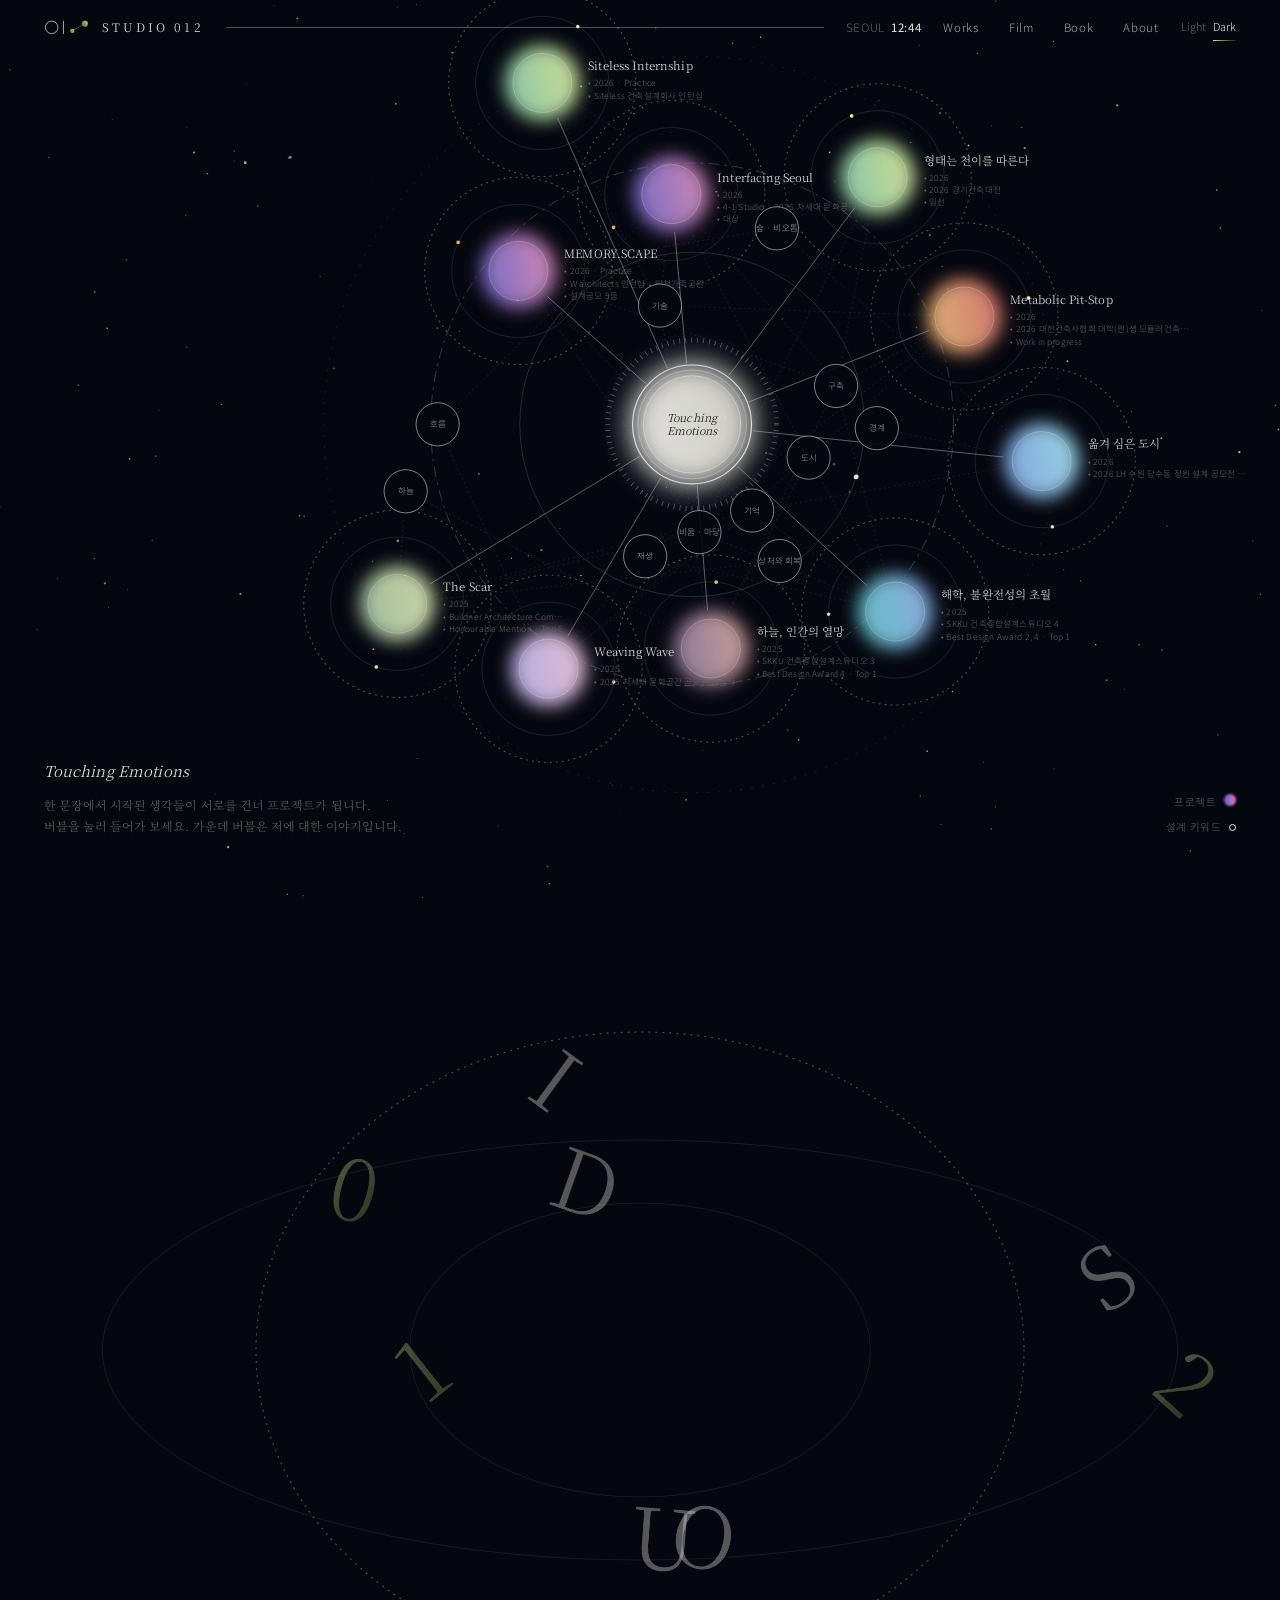
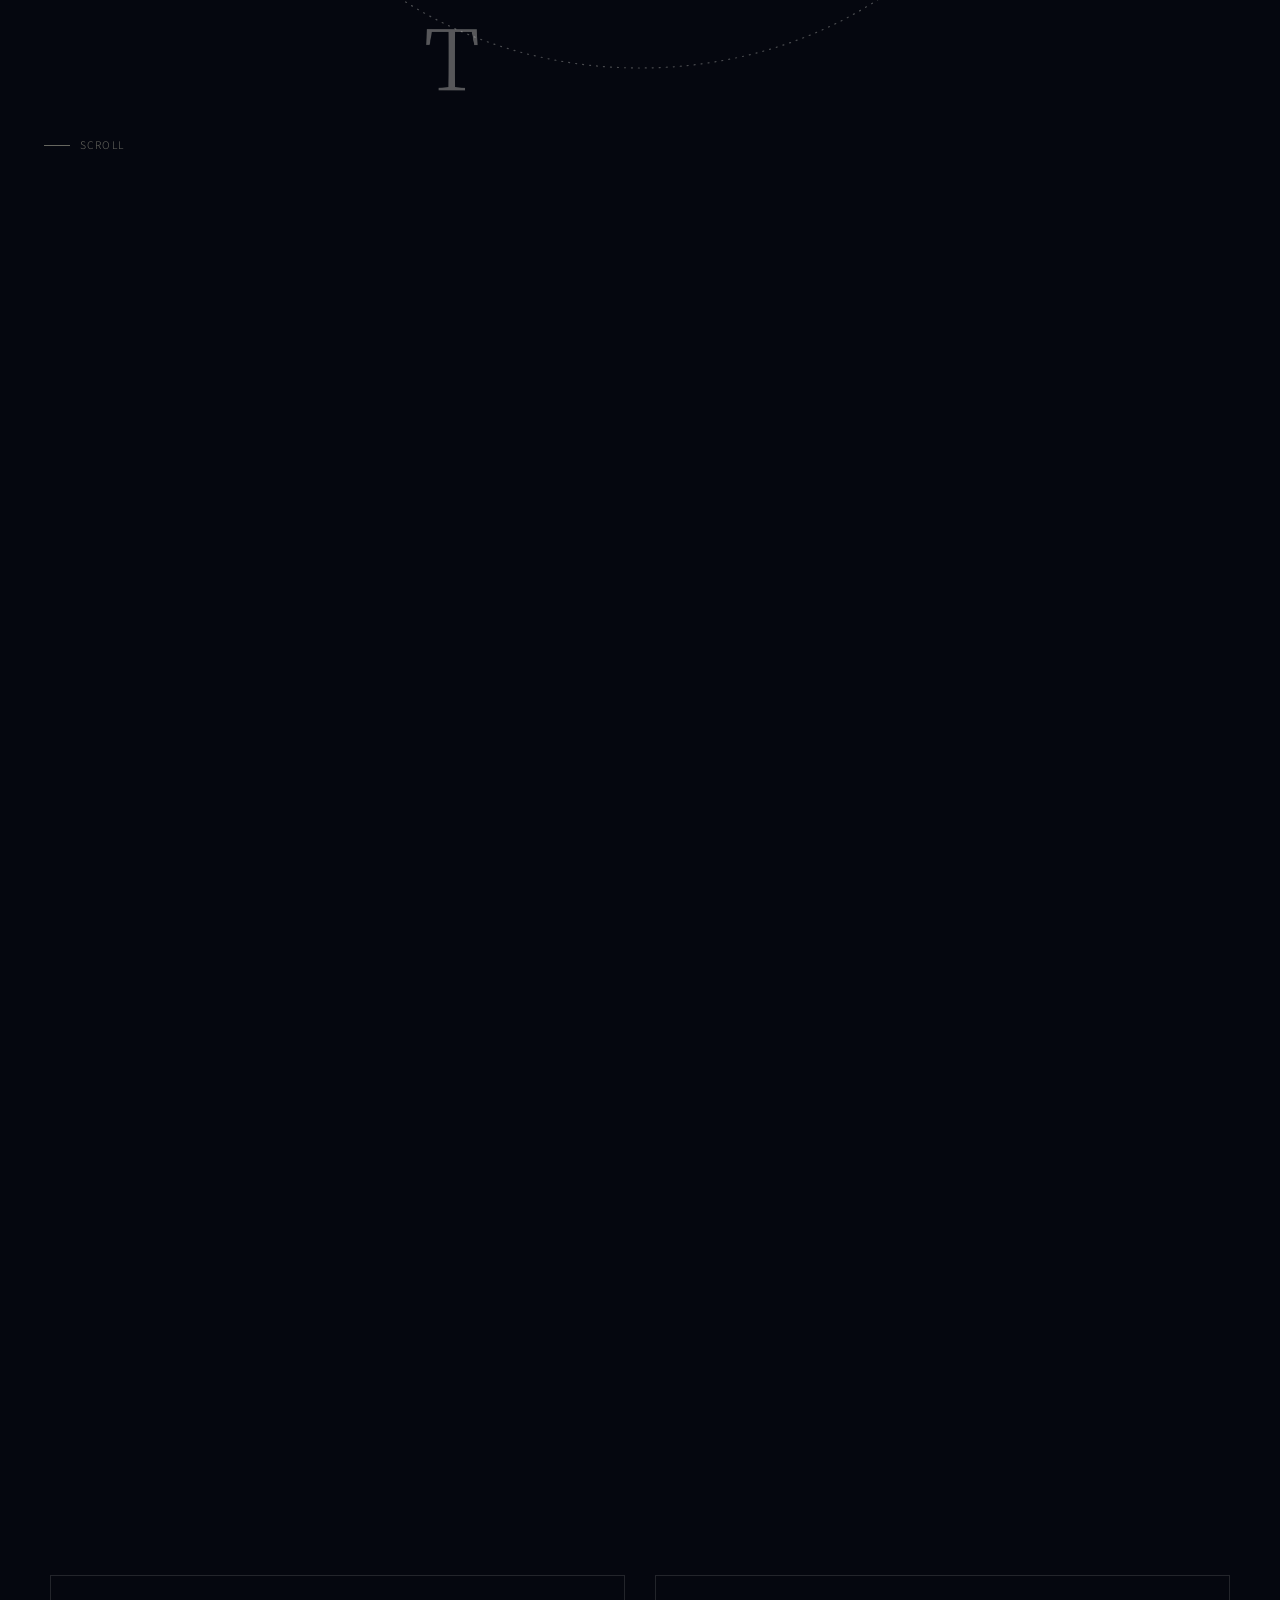
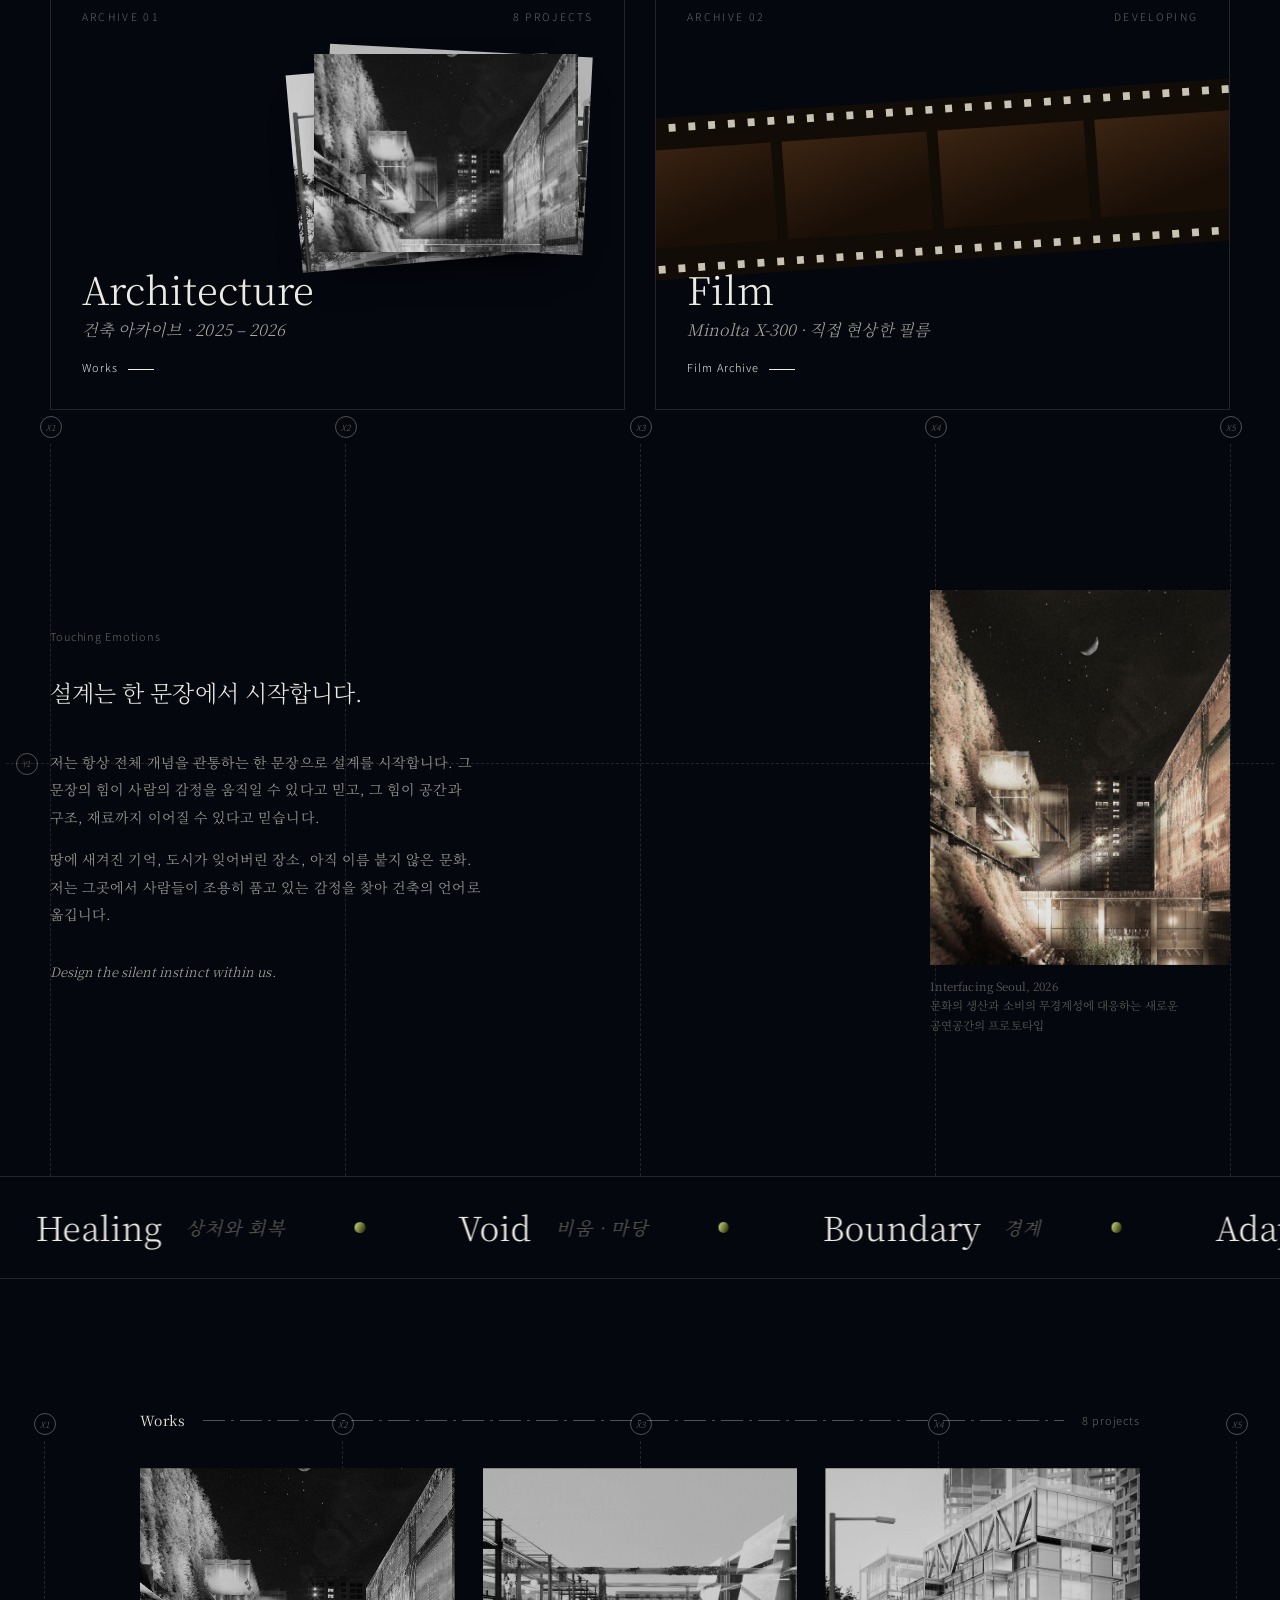
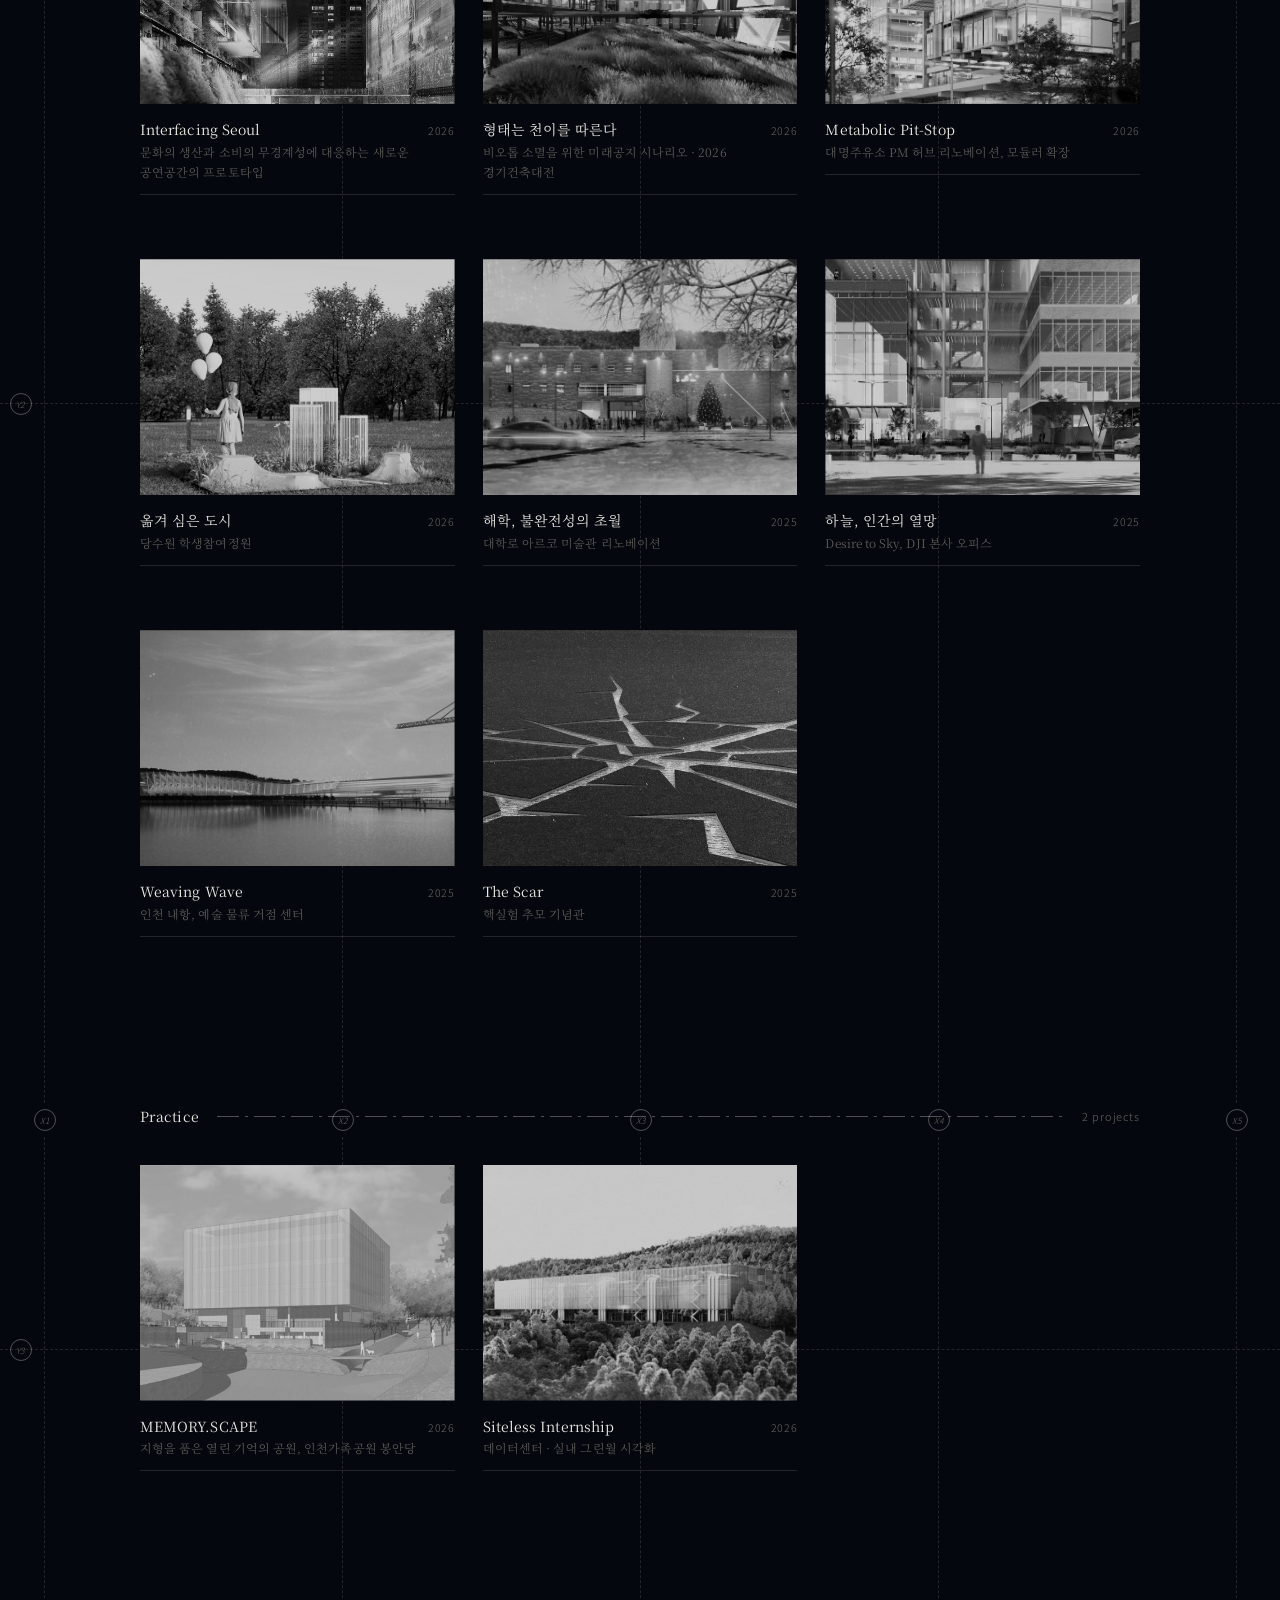
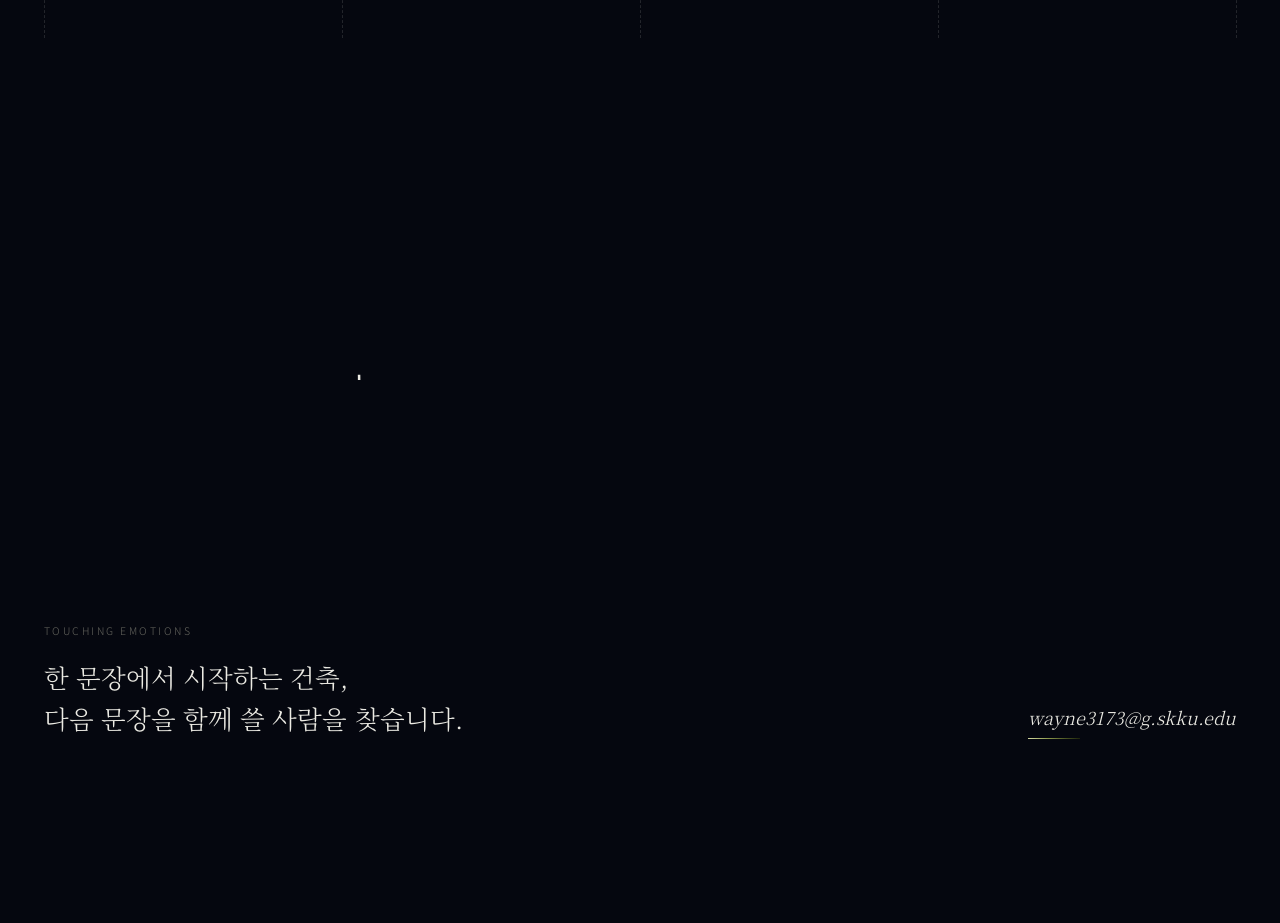
==== commit 627378c0: "로고 문법 모션 + 필름 아카이브 로고(0 원 · 1 선 · 2 이어진 두 점) 기반 모션 - 로고가 한 획씩 그려지는 인트로, 원으로 수렴하며 사이트가 열림 - 원 확장 페이지 " ====
--- a/index.html
+++ b/index.html
@@ -7,6 +7,7 @@
 <script>try{var t=localStorage.getItem("s012-theme")}catch(e){}document.documentElement.dataset.theme=t==="light"?"light":"dark"</script>
 <link rel="stylesheet" href="assets/css/style.css">
 <link rel="stylesheet" href="assets/css/motion.css">
+<link rel="stylesheet" href="assets/css/film.css">
 <link rel="icon" href="assets/brand/logo-mark.svg" type="image/svg+xml">
 <title>STUDIO 012 — 김중현 건축 포트폴리오</title>
 <meta name="description" content="STUDIO 012 — 서사에서 출발하는 건축. 김중현의 건축 포트폴리오.">
@@ -27,7 +28,10 @@
     </div>
   </section>
 
-  <!-- 2) 지향하는 건축 -->
+  <!-- 2) 두 개의 아카이브 : 건축 · 필름 -->
+  <section class="archives" id="archives" aria-label="아카이브"></section>
+
+  <!-- 3) 지향하는 건축 -->
   <section class="thesis" id="thesis"></section>
 
   <!-- 3) 작업 목록 -->
@@ -44,6 +48,7 @@
 </main>
 <script src="data/site.js"></script>
 <script src="data/projects.js"></script>
+<script src="data/film.js"></script>
 <script src="assets/vendor/d3.min.js"></script>
 <script src="assets/js/common.js"></script>
 <script src="assets/js/home.js"></script>
--- a/assets/css/motion.css
+++ b/assets/css/motion.css
@@ -24,29 +24,6 @@
 /* 머리말 아래 스크롤 진행 선 */
 .scroll-line { position: fixed; left: 0; right: 0; top: calc(var(--header-h) + env(safe-area-inset-top, 0px)); height: 1px; z-index: 51;
   transform-origin: left; transform: scaleX(0); background: var(--grad); pointer-events: none; }
-
-/* ---------- 페이지 전환 커튼 ---------- */
-.curtain { position: fixed; inset: 0; z-index: 200; pointer-events: none; background: var(--bg);
-  display: grid; place-items: center; transform: translateY(0); transition: transform .9s cubic-bezier(.76,0,.24,1); }
-.curtain .word { font-family: var(--serif); font-weight: 300; letter-spacing: .3em; font-size: 12px; color: var(--title); opacity: .7; }
-.curtain.is-up { transform: translateY(-101%); }
-.curtain.is-down { transform: translateY(0); transition-duration: .55s; }
-.curtain.no-anim { transition: none; }
-
-/* ---------- 첫 방문 인트로 ---------- */
-.intro { position: fixed; inset: 0; z-index: 210; background: var(--bg); display: grid; place-items: center; overflow: hidden;
-  transition: clip-path 1.1s cubic-bezier(.76,0,.24,1); clip-path: inset(0 0 0 0); }
-.intro.done { clip-path: inset(0 0 100% 0); }
-.intro .row { display: flex; align-items: baseline; gap: .02em; font-family: var(--serif); font-weight: 300;
-  font-size: clamp(44px, 9vw, 140px); color: var(--title); letter-spacing: .04em; }
-.intro .row span { display: inline-block; opacity: 0; transform: translate(var(--x), var(--y)) rotate(var(--r)); filter: blur(8px);
-  transition: transform 1.25s cubic-bezier(.2,.8,.1,1), opacity .9s ease, filter 1.1s ease; transition-delay: var(--d); }
-.intro.go .row span { opacity: 1; transform: none; filter: blur(0); }
-.intro .row .gap { width: .4em; }
-.intro .sub { position: absolute; bottom: 12vh; left: 0; right: 0; text-align: center; font-family: var(--sans); font-size: 11px;
-  letter-spacing: .3em; color: var(--mute); opacity: 0; transition: opacity .8s ease .9s; }
-.intro.go .sub { opacity: 1; }
-.intro .count { position: absolute; right: var(--gutter); bottom: 5vh; font-family: var(--sans); font-size: 11px; letter-spacing: .08em; color: var(--mute); font-variant-numeric: tabular-nums; }
 
 /* ---------- 첫 화면 : 궤도에서 모여드는 STUDIO 012 ---------- */
 .kinetic { position: relative; height: 240vh; }
@@ -96,17 +73,125 @@
 .p-hero button { overflow: hidden; }
 .p-hero img { will-change: transform; }
 
-/* ---------- 커서 ---------- */
-.cursor, .cursor-dot { position: fixed; left: 0; top: 0; z-index: 300; pointer-events: none; border-radius: 50%; }
-.cursor { width: 34px; height: 34px; margin: -17px 0 0 -17px; border: 1px solid var(--title); opacity: .45;
-  display: grid; place-items: center; transition: width .45s var(--ease), height .45s var(--ease), margin .45s var(--ease), opacity .3s, background-color .45s; }
-.cursor span { font-family: var(--sans); font-size: 10px; letter-spacing: .12em; color: var(--bg); opacity: 0; transition: opacity .3s; }
-.cursor.big { width: 78px; height: 78px; margin: -39px 0 0 -39px; opacity: 1; background: var(--title); border-color: transparent; }
-.cursor.big span { opacity: 1; }
-.cursor.link { width: 48px; height: 48px; margin: -24px 0 0 -24px; opacity: .8; }
-.cursor-dot { width: 4px; height: 4px; margin: -2px 0 0 -2px; background: var(--title); }
-.cursor.hide, .cursor-dot.hide { opacity: 0; }
-@media (hover: none), (pointer: coarse) { .cursor, .cursor-dot { display: none; } }
+
+/* ============ 로고 문법 : 0 원 · 1 선 · 2 이어진 두 점 ============ */
+
+/* ---------- 원 확장 페이지 전환 ---------- */
+.orb-veil { position: fixed; inset: 0; z-index: 200; pointer-events: none; display: grid; place-items: center;
+  --x: 50vw; --y: 50vh; clip-path: circle(0px at var(--x) var(--y)); transition: clip-path .78s cubic-bezier(.76,0,.24,1); }
+.orb-veil.full { clip-path: circle(150vmax at var(--x) var(--y)); }
+.orb-veil.still { transition: none; }
+.orb-veil .lbl { font-family: var(--serif); font-weight: 300; font-size: clamp(20px, 3vw, 40px); letter-spacing: .02em;
+  opacity: 0; transform: translateY(12px); transition: opacity .4s ease, transform .6s var(--ease); }
+.orb-veil.show-lbl .lbl { opacity: 1; transform: none; transition-delay: .25s; }
+
+/* ---------- 로고 그리기 인트로 ---------- */
+.intro2 { position: fixed; inset: 0; z-index: 210; background: var(--bg); display: grid; place-items: center;
+  --x: 50vw; --y: 50vh; clip-path: circle(150vmax at var(--x) var(--y)); transition: clip-path 1.2s cubic-bezier(.76,0,.24,1); }
+.intro2.out { clip-path: circle(0px at var(--x) var(--y)); }
+.intro2 .box { display: grid; justify-items: center; gap: clamp(18px, 3vh, 34px); }
+.intro2 svg.big { width: min(56vw, 520px); overflow: visible; }
+.intro2 svg .l0, .intro2 svg .l1, .intro2 svg .l2 { fill: none; stroke: var(--title); stroke-width: .45; stroke-dasharray: 1; stroke-dashoffset: 1; }
+.intro2 svg .l2 { stroke-width: .3; opacity: .7; }
+.intro2 svg .d1, .intro2 svg .d2 { transform-box: fill-box; transform-origin: center; transform: scale(0); }
+.intro2.go .l0 { animation: draw 1s cubic-bezier(.6,0,.2,1) .1s forwards; }
+.intro2.go .l1 { animation: draw .55s cubic-bezier(.6,0,.2,1) .8s forwards; }
+.intro2.go .l2 { animation: draw .55s cubic-bezier(.6,0,.2,1) 1.15s forwards; }
+.intro2.go .d1 { animation: pop .7s cubic-bezier(.2,1.6,.4,1) 1.25s forwards; }
+.intro2.go .d2 { animation: pop .7s cubic-bezier(.2,1.6,.4,1) 1.45s forwards; }
+@keyframes draw { to { stroke-dashoffset: 0; } }
+@keyframes pop { to { transform: scale(1); } }
+.intro2 .word { margin: 0; font-family: var(--serif); font-weight: 300; font-size: clamp(14px, 1.6vw, 20px); letter-spacing: .5em; color: var(--title); }
+.intro2 .word span { display: inline-block; opacity: 0; transform: translateY(10px); }
+.intro2.go .word span { animation: rise .7s var(--ease) forwards; animation-delay: var(--d); }
+@keyframes rise { to { opacity: 1; transform: none; } }
+.intro2 .sub { margin: 0; font-family: var(--sans); font-size: 10.5px; letter-spacing: .32em; color: var(--mute); opacity: 0; }
+.intro2.go .sub { animation: rise .8s var(--ease) 2.1s forwards; }
+
+/* ---------- 머리말 로고 : 진행률 링 · 기울어지는 두 점 ---------- */
+.site-header .mark { overflow: visible; }
+.site-header .mark .prog { fill: none; stroke: url(#o12); stroke-width: 1.8; stroke-dasharray: 1; stroke-dashoffset: 1; stroke-linecap: round; }
+.site-header .mark .pair { transform-box: view-box; transform-origin: 49.5px 12px; }
+
+/* ---------- 로고 커서 ---------- */
+.lcur { position: fixed; left: 0; top: 0; z-index: 300; pointer-events: none; width: 0; height: 0; transition: opacity .3s; }
+.lcur svg { position: absolute; left: -24px; top: -24px; width: 48px; height: 48px; overflow: visible; transition: transform .45s cubic-bezier(.2,.8,.1,1); }
+.lcur .s0, .lcur .s1, .lcur .s2 line { fill: none; stroke: var(--title); stroke-width: 1; transition: opacity .35s, transform .45s cubic-bezier(.2,.8,.1,1); transform-box: fill-box; transform-origin: center; }
+.lcur .s2 circle { fill: var(--olive-hi); }
+.lcur .s0 { opacity: .6; }
+.lcur .s1 { opacity: 0; transform: scaleY(.2); }
+.lcur .s2 { opacity: 0; transform: scale(.4) rotate(-30deg); transition: opacity .35s, transform .5s cubic-bezier(.2,.8,.1,1); transform-box: fill-box; transform-origin: center; }
+.lcur.is-1 .s0 { opacity: 0; transform: scale(.3); }
+.lcur.is-1 .s1 { opacity: .9; transform: none; }
+.lcur.is-2 .s0 { opacity: .35; transform: scale(2.1); }
+.lcur.is-2 .s2 { opacity: 1; transform: none; }
+.lcur.press svg { transform: scale(.82); }
+.lcur span { position: absolute; left: 30px; top: -6px; font-family: var(--sans); font-size: 10px; letter-spacing: .16em; color: var(--title);
+  opacity: 0; transform: translateX(-6px); transition: opacity .3s, transform .4s var(--ease); white-space: nowrap; }
+.lcur.is-2 span { opacity: 1; transform: none; }
+.lcur.hide, .cursor-dot.hide { opacity: 0; }
+html.lcur-on, html.lcur-on * { cursor: none !important; }
+@media (hover: none), (pointer: coarse) { .lcur { display: none; } }
+
+/* ---------- 도면 축선 (X1 … Y1) ---------- */
+.has-axes { position: relative; isolation: isolate; }
+.axes { position: absolute; inset: 0; z-index: -1; pointer-events: none; overflow: hidden; }
+.axes .ax { position: absolute; top: 34px; bottom: 0; width: 0; border-left: 1px dashed var(--rule); transform: scaleY(0); transform-origin: top;
+  transition: transform 1.6s cubic-bezier(.6,0,.2,1); transition-delay: calc(var(--i) * .08s); }
+.axes .ax b { position: absolute; top: -28px; left: -11px; width: 22px; height: 22px; border-radius: 50%; border: 1px solid var(--rule-2);
+  display: grid; place-items: center; font-family: var(--sans); font-weight: 300; font-size: 8.5px; letter-spacing: 0; color: var(--mute);
+  opacity: 0; transform: scale(.4); transition: opacity .5s, transform .6s cubic-bezier(.2,1.5,.4,1); transition-delay: calc(var(--i) * .08s + .2s); }
+.axes .ay { position: absolute; left: 0; right: 0; top: 46%; height: 0; border-top: 1px dashed var(--rule); transform: scaleX(0); transform-origin: left;
+  transition: transform 1.8s cubic-bezier(.6,0,.2,1) .3s; }
+.axes .ay b { position: absolute; left: calc(var(--gutter) - 34px); top: -11px; width: 22px; height: 22px; border-radius: 50%; border: 1px solid var(--rule-2);
+  display: grid; place-items: center; font-family: var(--sans); font-weight: 300; font-size: 8.5px; color: var(--mute); opacity: 0; transition: opacity .6s .9s; }
+.axes.in .ax { transform: none; } .axes.in .ax b { opacity: 1; transform: none; }
+.axes.in .ay { transform: none; } .axes.in .ay b { opacity: 1; }
+@media (max-width: 760px) { .axes .ax:nth-child(2n) { display: none; } .axes .ay b { left: 4px; } }
+
+/* ---------- 단면 컷 구분선 (A — A') ---------- */
+.cut { max-width: calc(var(--measure) + 2 * var(--gutter)); margin: 0 auto clamp(70px, 9vw, 120px); padding: 0 var(--gutter);
+  display: flex; align-items: center; gap: 14px; }
+.cut i { flex: 1; height: 1px; transform: scaleX(0); transform-origin: left; transition: transform 1.6s cubic-bezier(.6,0,.2,1) .15s;
+  background: repeating-linear-gradient(90deg, var(--rule-2) 0 22px, transparent 22px 28px, var(--rule-2) 28px 31px, transparent 31px 37px); }
+.cut .end { position: relative; width: 26px; height: 26px; flex: none; border: 1px solid var(--rule-2); border-radius: 50%; display: grid; place-items: center;
+  font-family: var(--sans); font-size: 9.5px; color: var(--title); opacity: 0; transform: scale(.4) rotate(-90deg);
+  transition: opacity .5s, transform .8s cubic-bezier(.2,1.4,.4,1); background: linear-gradient(to bottom, transparent 50%, var(--rule) 50%); }
+.cut .end::after { content: ""; position: absolute; left: 50%; bottom: -9px; margin-left: -5px; border: 5px solid transparent; border-top: 6px solid var(--olive-hi); border-bottom: 0; }
+.cut .end em { font-style: normal; }
+.cut.in i { transform: none; }
+.cut.in .end { opacity: 1; transform: none; }
+.cut.in .end.r { transition-delay: 1.2s; }
+
+/* 섹션 제목 옆 선도 절단선처럼 */
+.section-head .line { background: repeating-linear-gradient(90deg, var(--rule-2) 0 22px, transparent 22px 28px, var(--rule-2) 28px 31px, transparent 31px 37px); }
+
+/* ---------- 페이지 끝 대형 로고 ---------- */
+.sign-off { position: relative; padding: clamp(90px, 12vw, 170px) var(--gutter) clamp(50px, 6vw, 80px); display: grid; gap: clamp(28px, 4vw, 56px); overflow: hidden; }
+.sign-off svg.giant { width: min(100%, 1040px); height: auto; overflow: visible; }
+.sign-off svg .l0, .sign-off svg .l1, .sign-off svg .l2 { fill: none; stroke: var(--title); stroke-width: .16; stroke-dasharray: 1; stroke-dashoffset: 1; }
+.sign-off svg .l2 { opacity: .6; stroke-width: .1; }
+.sign-off svg .d1, .sign-off svg .d2 { transform-box: fill-box; transform-origin: center; transform: scale(0); }
+.sign-off .so-text { display: grid; grid-template-columns: 1fr auto; align-items: end; gap: 16px var(--gutter);
+  opacity: 0; transform: translateY(20px); transition: opacity .9s var(--ease), transform 1s var(--ease); }
+.sign-off .so-text.on { opacity: 1; transform: none; }
+.sign-off .k { grid-column: 1 / -1; margin: 0; font-family: var(--sans); font-size: 10.5px; letter-spacing: .24em; color: var(--mute); text-transform: uppercase; }
+.sign-off .t { margin: 0; font-size: clamp(17px, 2vw, 26px); line-height: 1.6; color: var(--title); }
+.sign-off .mail { position: relative; font-family: var(--serif); font-style: italic; font-size: clamp(14px, 1.4vw, 18px); color: var(--title); padding-bottom: 4px; }
+.sign-off .mail i { position: absolute; left: 0; right: 0; bottom: 0; height: 1px; background: var(--grad); transform: scaleX(.25); transform-origin: left; transition: transform .7s var(--ease); }
+.sign-off .mail:hover i { transform: scaleX(1); }
+@media (max-width: 640px) { .sign-off .so-text { grid-template-columns: 1fr; } }
+
+/* ---------- 도면 색 반전 ----------
+   흰 종이 도면(inv-paper): 다크 모드에서 반전 + screen → 종이가 바탕 남색이 되고 선은 밝게
+                           라이트 모드에서는 multiply → 흰 종이가 바탕 미색에 녹아듦
+   검은 바탕 도면(inv-ink): 라이트 모드에서 반전 + multiply                                   */
+.inv-paper img, .inv-ink img, .lightbox img.inv-paper, .lightbox img.inv-ink { transition: filter .6s var(--ease), transform 1.8s cubic-bezier(.2,.8,.1,1); }
+.kind-drawing .fig.inv-paper button, .kind-detail .fig.inv-paper button, .fig.inv-paper button, .fig.inv-ink button { background: var(--bg); transition: background-color .6s var(--ease); }
+html:not([data-theme="light"]) .inv-paper img, html:not([data-theme="light"]) .lightbox img.inv-paper { filter: invert(1) hue-rotate(180deg) contrast(1.16) brightness(.96); mix-blend-mode: screen; }
+html[data-theme="light"] .inv-paper img, html[data-theme="light"] .lightbox img.inv-paper { filter: brightness(1.06) contrast(1.1); mix-blend-mode: multiply; }
+html[data-theme="light"] .inv-ink img, html[data-theme="light"] .lightbox img.inv-ink { filter: invert(1) hue-rotate(180deg) brightness(1.06) contrast(1.1); mix-blend-mode: multiply; }
+.lightbox .stage { background: var(--bg); }
 
 /* 라이트 모드 보정 */
 html[data-theme="light"] .about-emblem img, html[data-theme="light"] img.emblem { filter: invert(1) brightness(.2); }
@@ -116,8 +201,9 @@
 /* 움직임 줄이기 설정을 켠 사람에게는 모두 정지 */
 @media (prefers-reduced-motion: reduce) {
   .rv, .rv-img, .rv-img img, .split .w > span { opacity: 1 !important; transform: none !important; clip-path: none !important; transition: none !important; }
-  .intro, .curtain { display: none !important; }
+  .intro2, .orb-veil { display: none !important; }
+  .axes i, .cut i { transform: none !important; }
   .kinetic { height: auto; } .kinetic .stick { position: relative; height: 70svh; }
   .marquee .track { transform: none !important; }
-  .cursor, .cursor-dot { display: none; }
+  .lcur, .cursor-dot { display: none; }
 }
--- a/assets/css/film.css
+++ b/assets/css/film.css
@@ -0,0 +1,113 @@
+/* ============================================================
+   STUDIO 012 — 필름 아카이브 (film.html) + 첫 화면 '두 개의 아카이브'
+   ============================================================ */
+:root { --hole: #E8E2D3; --film-base: #120C07; --film-neg: #E2893A; --edge-ink: #E9A55B; --frame-h: clamp(170px, 26vw, 330px); }
+
+/* ---------- 머리 ---------- */
+.film-head { max-width: calc(var(--measure) + 2 * var(--gutter)); margin: 0 auto;
+  padding: calc(var(--header-h) + clamp(60px, 8vw, 120px)) var(--gutter) clamp(50px, 6vw, 90px);
+  display: grid; grid-template-columns: minmax(0, 5fr) minmax(0, 6fr); gap: 28px var(--gutter); align-items: end; }
+.film-head .kicker { grid-column: 1 / -1; margin: 0; font-family: var(--sans); font-size: 11px; letter-spacing: .24em; text-transform: uppercase; color: var(--mute); }
+.film-head .kicker::before { content: ""; display: inline-block; width: 8px; height: 8px; border-radius: 50%; margin-right: 10px; vertical-align: 0;
+  background: radial-gradient(circle, #FF6A3D, #9C2A12); box-shadow: 0 0 10px #FF5A2D; animation: safelight 3.2s ease-in-out infinite; }
+@keyframes safelight { 50% { opacity: .45; box-shadow: 0 0 3px #FF5A2D; } }
+.film-head h1 { margin: 0; font-weight: 300; font-size: clamp(34px, 5vw, 68px); line-height: 1.15; color: var(--title); letter-spacing: -.01em; }
+.film-intro p { margin: 0 0 1em; max-width: 34em; }
+.film-head .cam { grid-column: 1 / -1; margin: 10px 0 0; display: grid; grid-template-columns: repeat(auto-fit, minmax(140px, 1fr)); gap: 12px var(--gutter);
+  border-top: 1px solid var(--rule); padding-top: 16px; font-size: 12px; }
+.film-head .cam dt, .roll .spec dt { font-family: var(--sans); font-size: 10px; letter-spacing: .1em; color: var(--mute); }
+.film-head .cam dd, .roll .spec dd { margin: 0; color: var(--text); }
+.view-toggle { grid-column: 1 / -1; display: flex; gap: 18px; font-family: var(--sans); font-size: 11px; letter-spacing: .1em; }
+.view-toggle button { color: var(--mute); padding-bottom: 3px; border-bottom: 1px solid transparent; transition: color .3s, border-color .3s; }
+.view-toggle button[aria-pressed="true"] { color: var(--title); border-color: var(--film-neg); }
+
+/* ---------- 롤 ---------- */
+.roll { margin: 0 0 clamp(80px, 10vw, 140px); }
+.roll-head { max-width: calc(var(--measure) + 2 * var(--gutter)); margin: 0 auto 26px; padding: 0 var(--gutter);
+  display: grid; grid-template-columns: minmax(0, 3fr) minmax(0, 5fr) minmax(0, 4fr); gap: 16px var(--gutter); align-items: start; }
+.roll-head .no { font-family: var(--sans); font-size: 10.5px; letter-spacing: .1em; color: var(--mute); }
+.roll-head .no b { display: block; font-weight: 400; color: var(--edge-ink); letter-spacing: .2em; margin-bottom: 4px; }
+.roll-head h2 { margin: 0 0 .5em; font-weight: 400; font-size: clamp(15px, 1.4vw, 19px); color: var(--title); }
+.roll-head p { margin: 0; font-size: 12.5px; }
+.roll .spec { margin: 0; display: grid; grid-template-columns: repeat(2, minmax(0, 1fr)); gap: 8px 18px; font-size: 12px; }
+
+/* 스트립 — 옆으로 스크롤 */
+.strip-wrap { overflow-x: auto; overscroll-behavior-x: contain; scrollbar-width: thin; cursor: grab; padding: 0 var(--gutter) 14px; }
+.strip-wrap:active { cursor: grabbing; }
+.strip { display: inline-flex; align-items: stretch; background: var(--film-base); padding: 0 18px 0 0; position: relative;
+  box-shadow: 0 30px 60px -40px rgba(0,0,0,.8); }
+.strip .leader { width: clamp(70px, 9vw, 130px); flex: none; background: var(--film-base);
+  clip-path: polygon(0 34%, 40% 34%, 52% 0, 100% 0, 100% 100%, 0 100%); }
+
+.frame { margin: 0; flex: none; display: grid; grid-template-rows: auto var(--frame-h) auto; position: relative; padding: 0 9px; }
+.frame figcaption { position: absolute; left: 9px; right: 9px; top: 100%; padding-top: 10px; font-size: 11px; color: var(--mute); line-height: 1.6; }
+
+/* 가장자리 : 스프로킷 구멍 + 인쇄 글자 */
+.edge { height: 30px; position: relative; display: flex; justify-content: space-between; align-items: center; padding: 0 6px;
+  font-family: var(--sans); font-size: 8.5px; letter-spacing: .14em; color: var(--edge-ink); opacity: .85; white-space: nowrap; gap: 14px; }
+.edge::before { content: ""; position: absolute; left: -9px; right: -9px; height: 9px;
+  background: linear-gradient(90deg, transparent 0 5px, var(--hole) 5px 13px, transparent 13px) 0 0 / 20px 9px repeat-x; border-radius: 2px; opacity: .9; }
+.edge.top::before { top: 5px; } .edge.bot::before { bottom: 5px; }
+.edge span { position: relative; z-index: 1; padding-top: 16px; }
+.edge.bot span { padding: 0 0 16px; }
+
+/* 컷 — 네거티브 → 현상 → 포지티브 */
+.pic { position: relative; display: block; height: var(--frame-h); overflow: hidden; background: #2A1A0E; border-radius: 1px; }
+.pic img { height: 100%; width: auto; max-width: none; transition: filter 1.9s cubic-bezier(.4,0,.2,1); filter: invert(1) contrast(.9) brightness(.95); }
+.pic::after { content: ""; position: absolute; inset: 0; background: var(--film-neg); mix-blend-mode: multiply; transition: opacity 1.9s cubic-bezier(.4,0,.2,1); pointer-events: none; }
+.pic::before { content: ""; position: absolute; inset: 0; z-index: 2; pointer-events: none; opacity: 0;
+  background: linear-gradient(100deg, transparent 30%, rgba(255,60,30,.45) 50%, transparent 70%); background-size: 260% 100%; }
+.frame.dev .pic img { filter: none; }
+.frame.dev .pic::after { opacity: 0; }
+.frame.dev .pic::before { animation: redlight 1.6s ease-out; }
+@keyframes redlight { 0% { opacity: 1; background-position: 120% 0; } 100% { opacity: 0; background-position: -40% 0; } }
+.view-neg .frame .pic img { filter: invert(1) contrast(.9) brightness(.95) !important; }
+.view-neg .frame .pic::after { opacity: 1 !important; }
+button.pic { cursor: zoom-in; padding: 0; }
+button.pic:hover img { filter: none; }
+
+/* 아직 찍히지 않은 롤 */
+.frame.blank .pic { width: calc(var(--frame-h) * 1.5); background: linear-gradient(160deg, #3B2412, #1A0F07 70%); }
+.frame.blank .glow { position: absolute; inset: 20% 25%; border-radius: 50%; background: radial-gradient(closest-side, rgba(233,165,91,.28), transparent);
+  animation: unexposed 4.2s ease-in-out infinite; animation-delay: calc(var(--i, 0) * .3s); }
+.frame.blank:nth-child(odd) .glow { animation-delay: -1.4s; }
+@keyframes unexposed { 50% { opacity: .25; transform: scale(1.3); } }
+
+@media (max-width: 760px) {
+  .film-head, .roll-head { grid-template-columns: 1fr; }
+}
+
+/* ============ 첫 화면 : 두 개의 아카이브 ============ */
+.archives { max-width: calc(var(--measure) + 2 * var(--gutter)); margin: 0 auto; padding: clamp(70px, 9vw, 130px) var(--gutter) 0;
+  display: grid; grid-template-columns: 1fr 1fr; gap: clamp(16px, 2.4vw, 32px); }
+.arc { position: relative; display: grid; grid-template-rows: auto 1fr auto; gap: 18px; min-height: clamp(300px, 34vw, 440px);
+  padding: clamp(20px, 2.4vw, 32px); border: 1px solid var(--rule); overflow: hidden; transition: border-color .5s; }
+.arc:hover { border-color: var(--rule-2); }
+.arc .lbl { font-family: var(--sans); font-size: 10.5px; letter-spacing: .22em; color: var(--mute); text-transform: uppercase; display: flex; justify-content: space-between; }
+.arc h3 { margin: 0; font-weight: 300; font-size: clamp(24px, 3vw, 40px); line-height: 1.2; color: var(--title); align-self: end; position: relative; z-index: 2; }
+.arc h3 em { display: block; font-size: .42em; font-style: italic; color: var(--text); margin-top: .5em; }
+.arc .go { font-family: var(--sans); font-size: 11px; letter-spacing: .1em; color: var(--title); position: relative; z-index: 2; }
+.arc .go i { display: inline-block; width: 26px; height: 1px; background: var(--title); vertical-align: middle; margin-left: 10px; transform-origin: left; transition: width .6s var(--ease); }
+.arc:hover .go i { width: 60px; }
+/* 건축 : 겹친 표지가 펼쳐짐 */
+.arc .stack { position: absolute; right: 8%; top: 18%; width: 46%; aspect-ratio: 4/3; }
+.arc .stack img { position: absolute; inset: 0; width: 100%; height: 100%; object-fit: cover; filter: grayscale(1) brightness(.85);
+  transition: transform 1s cubic-bezier(.2,.8,.1,1), filter .8s; box-shadow: 0 20px 40px -24px rgba(0,0,0,.7); }
+.arc .stack img:nth-child(1) { transform: rotate(-5deg) translate(-8%, 4%); }
+.arc .stack img:nth-child(2) { transform: rotate(3deg) translate(4%, -2%); }
+.arc:hover .stack img { filter: none; }
+.arc:hover .stack img:nth-child(1) { transform: rotate(-11deg) translate(-34%, 10%); }
+.arc:hover .stack img:nth-child(2) { transform: rotate(7deg) translate(22%, -6%); }
+.arc:hover .stack img:nth-child(3) { transform: translateY(-8%) scale(1.04); }
+/* 필름 : 스트립이 흐름 */
+.arc .mini { position: absolute; left: 0; right: 0; top: 30%; height: 34%; background: var(--film-base); transform: rotate(-4deg) scale(1.1); overflow: hidden; }
+.arc .mini::before, .arc .mini::after { content: ""; position: absolute; left: 0; right: 0; height: 7px;
+  background: linear-gradient(90deg, transparent 0 5px, var(--hole) 5px 12px, transparent 12px) 0 0 / 18px 7px repeat-x; z-index: 2; opacity: .85; }
+.arc .mini::before { top: 6px; } .arc .mini::after { bottom: 6px; }
+.arc .mini .run { position: absolute; top: 20%; bottom: 20%; left: 0; display: flex; gap: 10px; animation: filmrun 26s linear infinite; }
+.arc:hover .mini .run { animation-duration: 9s; }
+.arc .mini .run span { flex: none; height: 100%; aspect-ratio: 3/2; background: linear-gradient(160deg, #3B2412, #1A0F07 70%); position: relative; }
+.arc .mini .run span img { width: 100%; height: 100%; object-fit: cover; filter: invert(1); mix-blend-mode: normal; transition: filter 1.4s; }
+.arc:hover .mini .run span img { filter: none; }
+@keyframes filmrun { to { transform: translateX(-50%); } }
+@media (max-width: 760px) { .archives { grid-template-columns: 1fr; } }
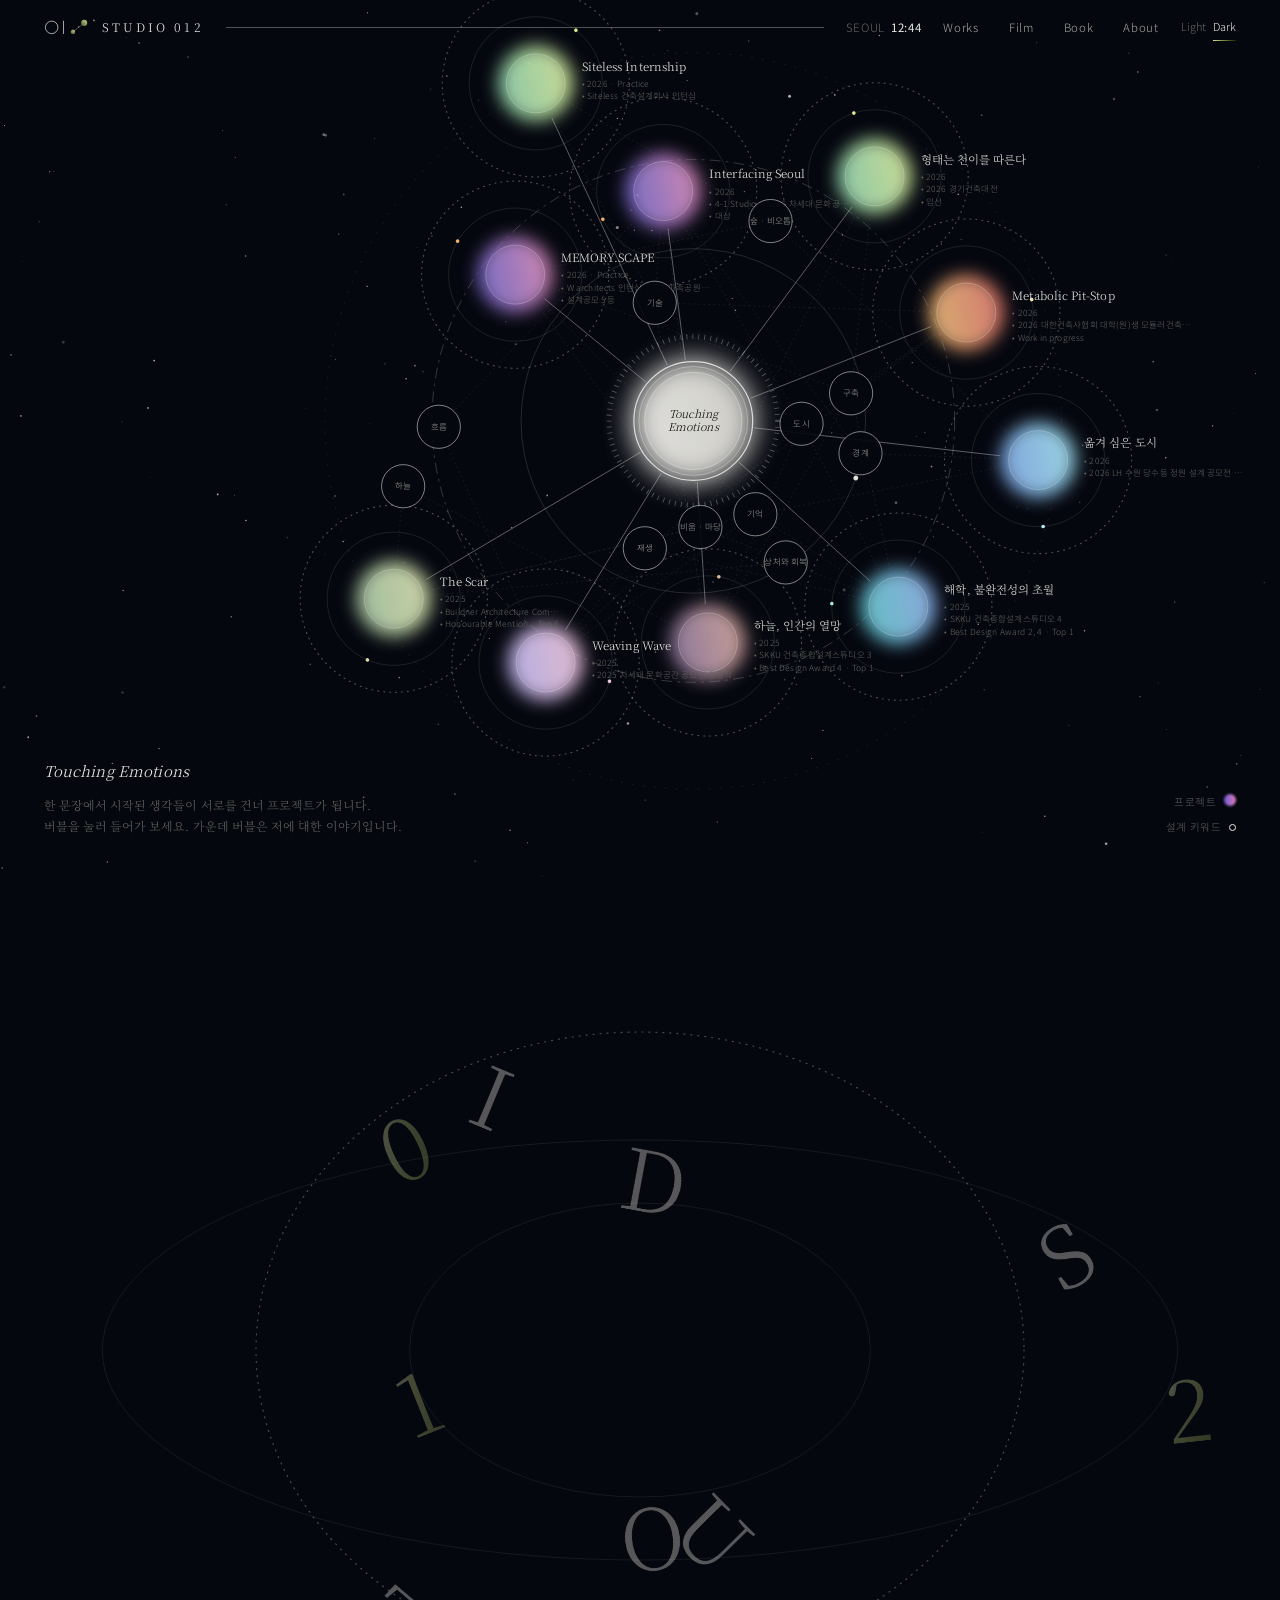
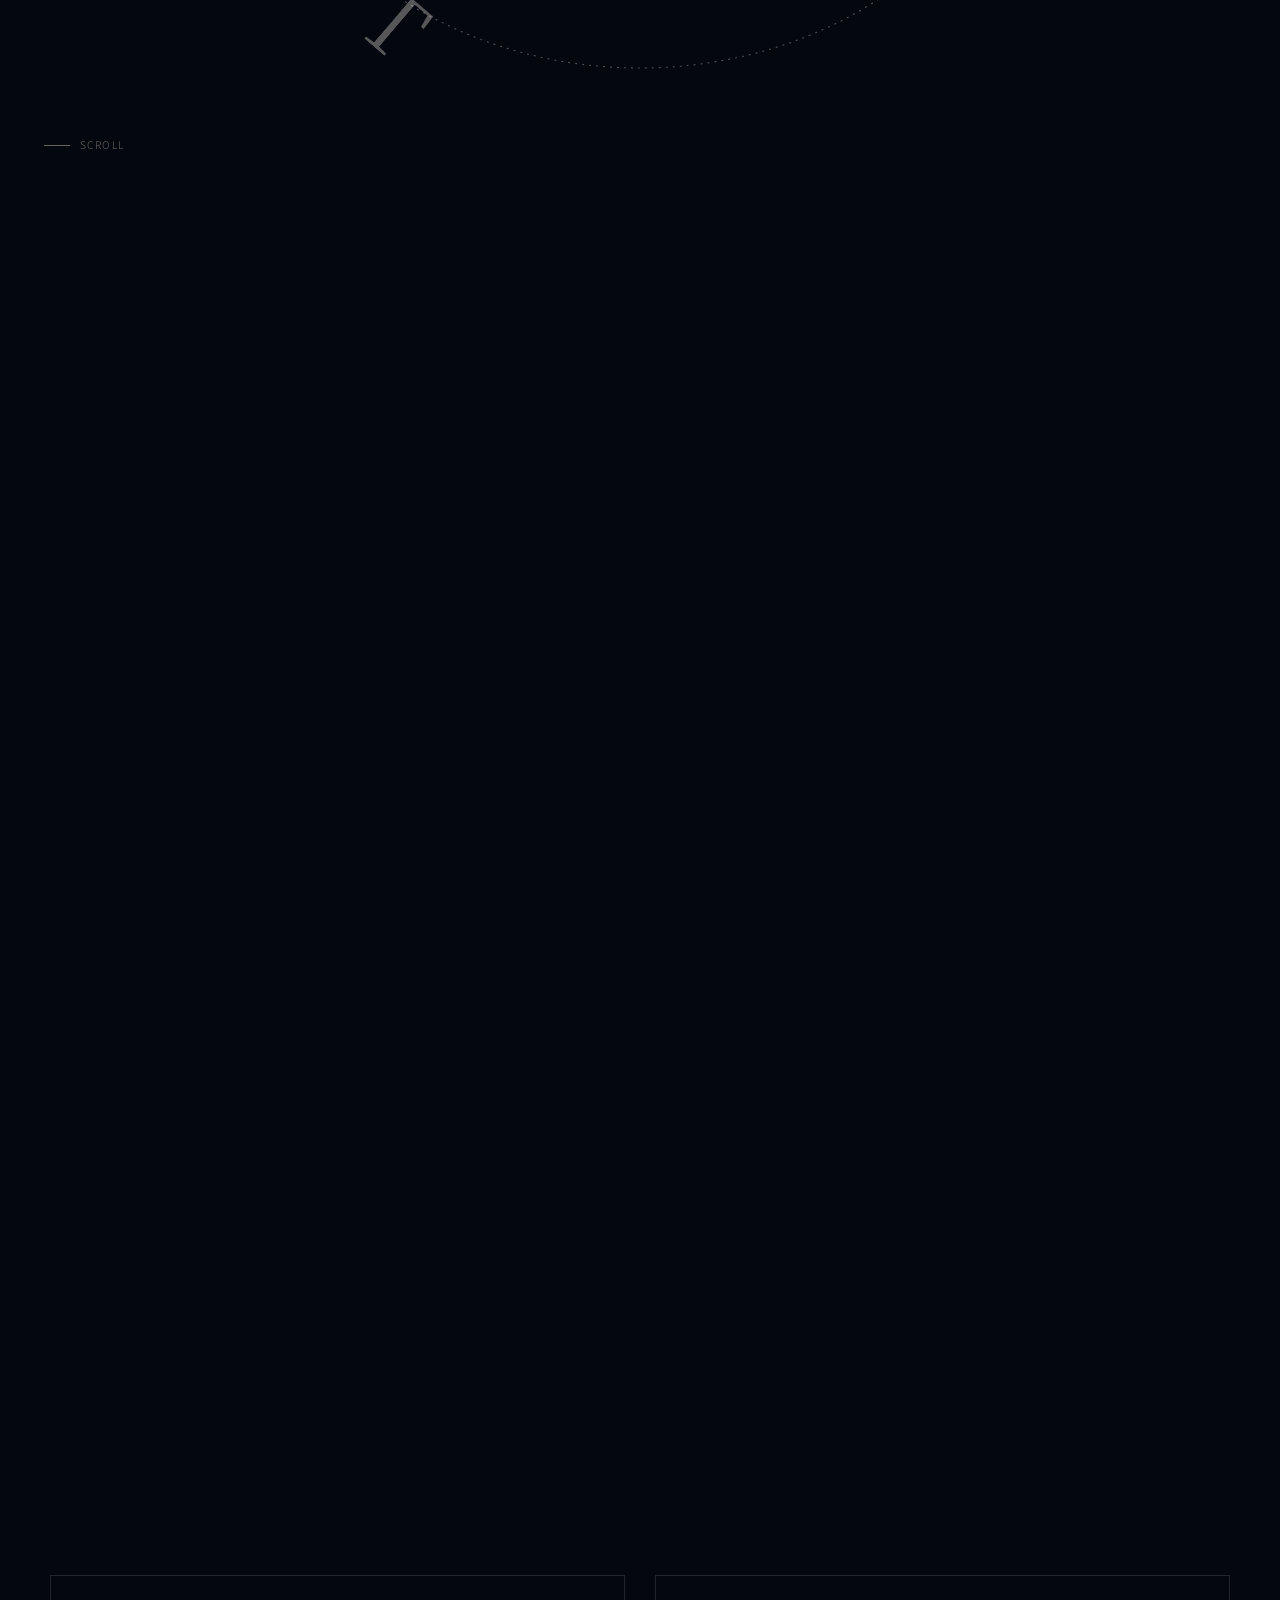
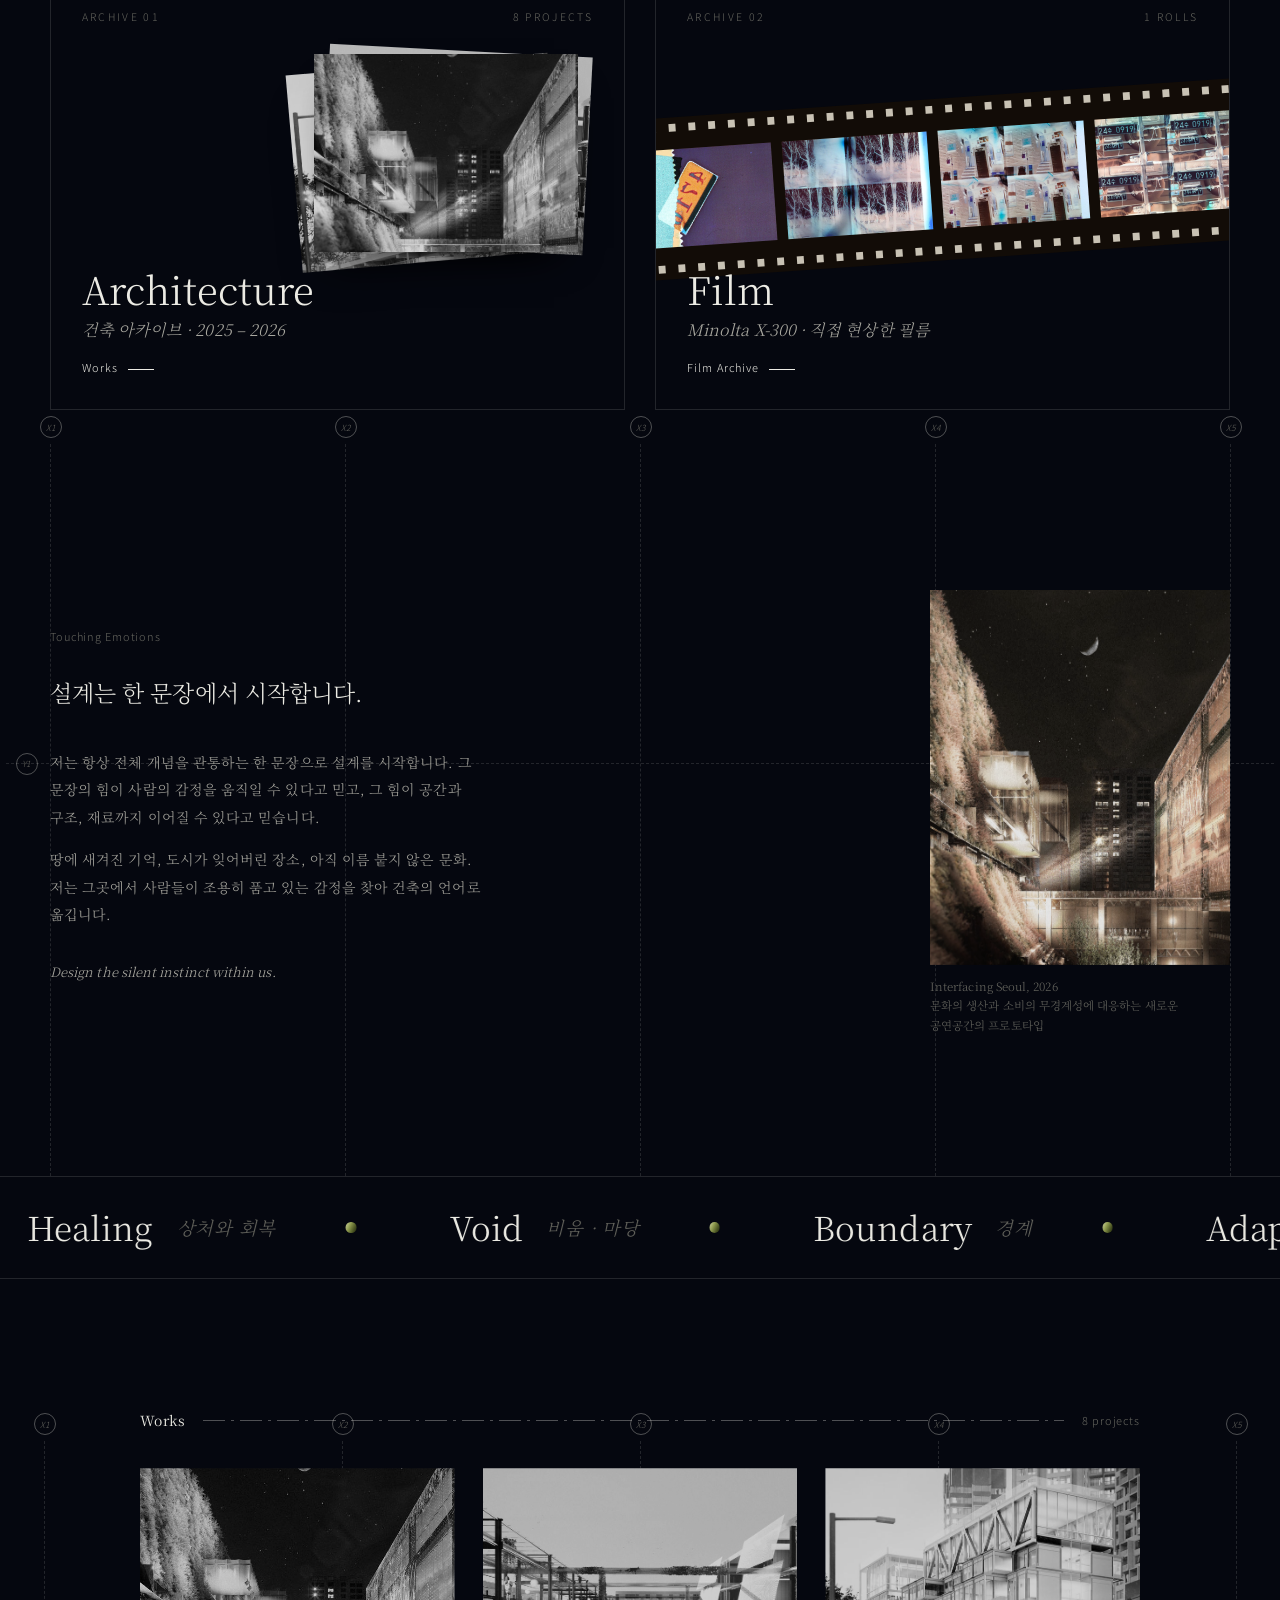
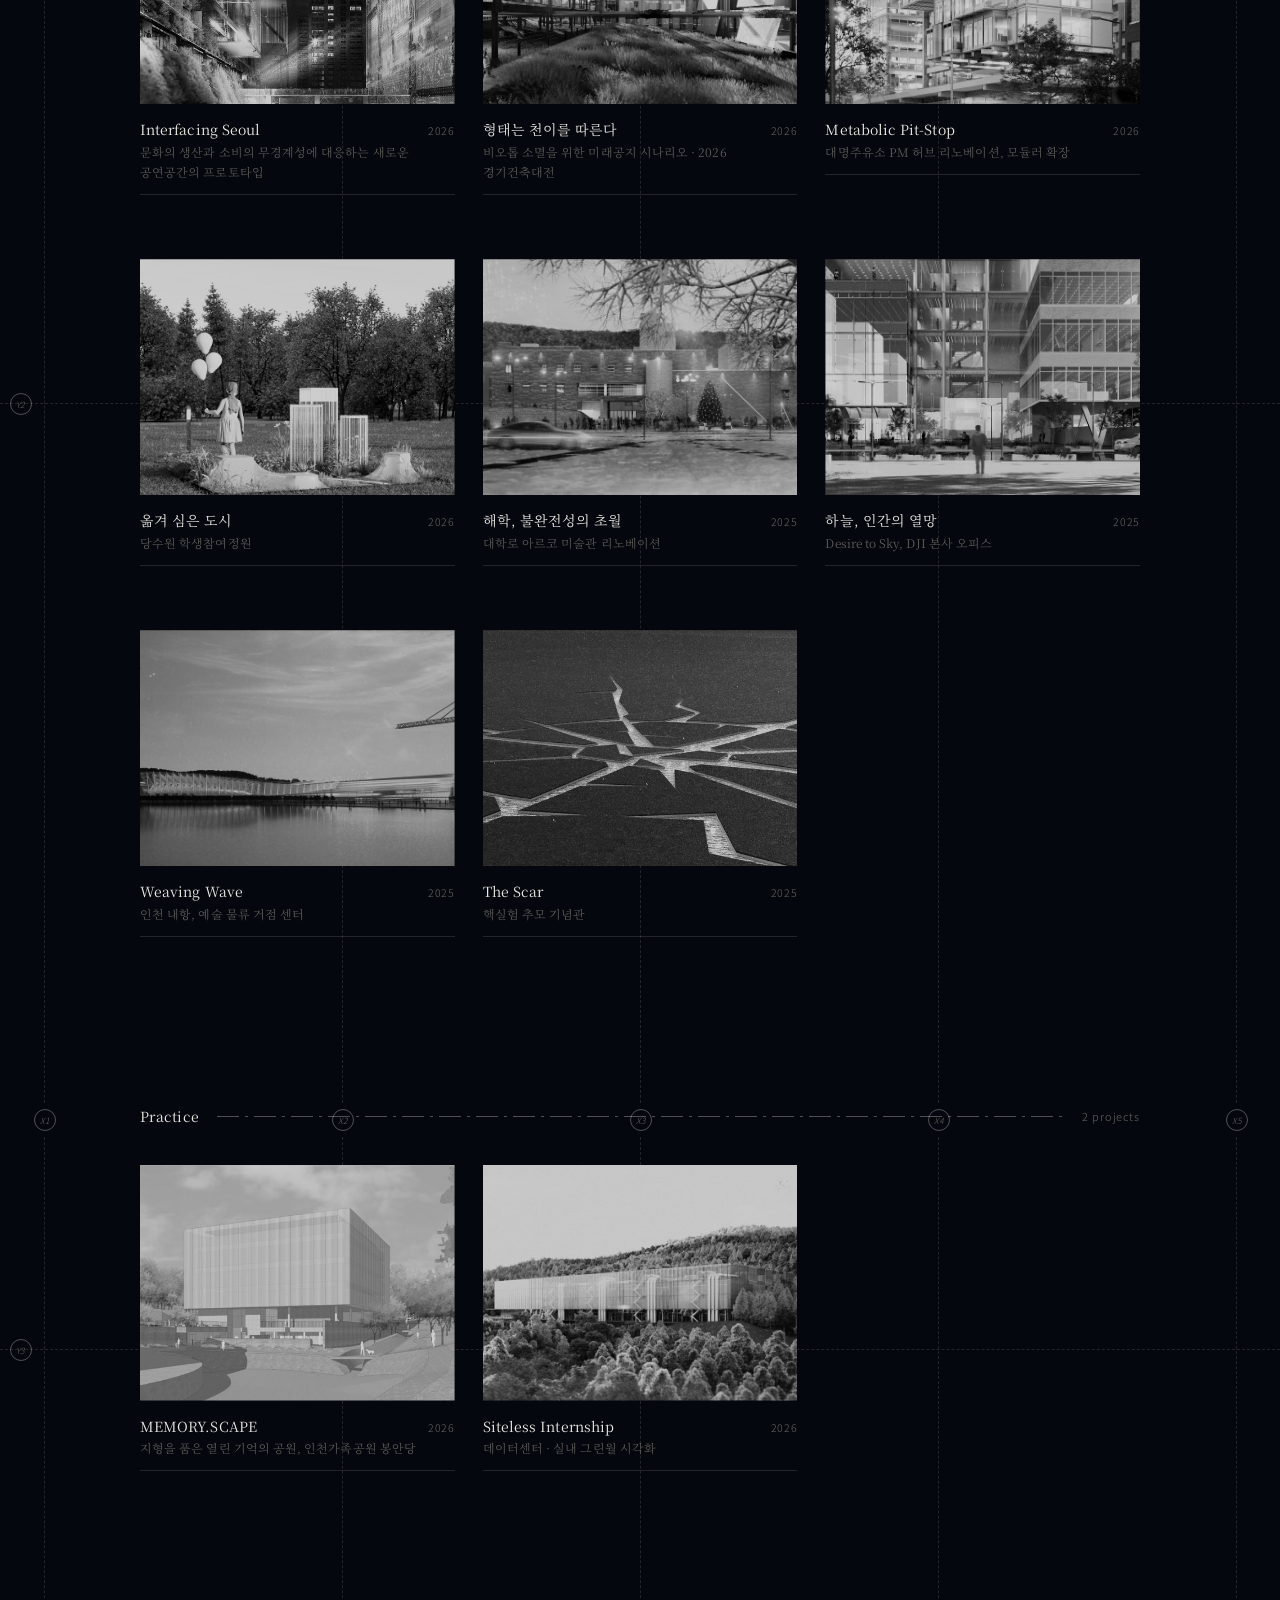
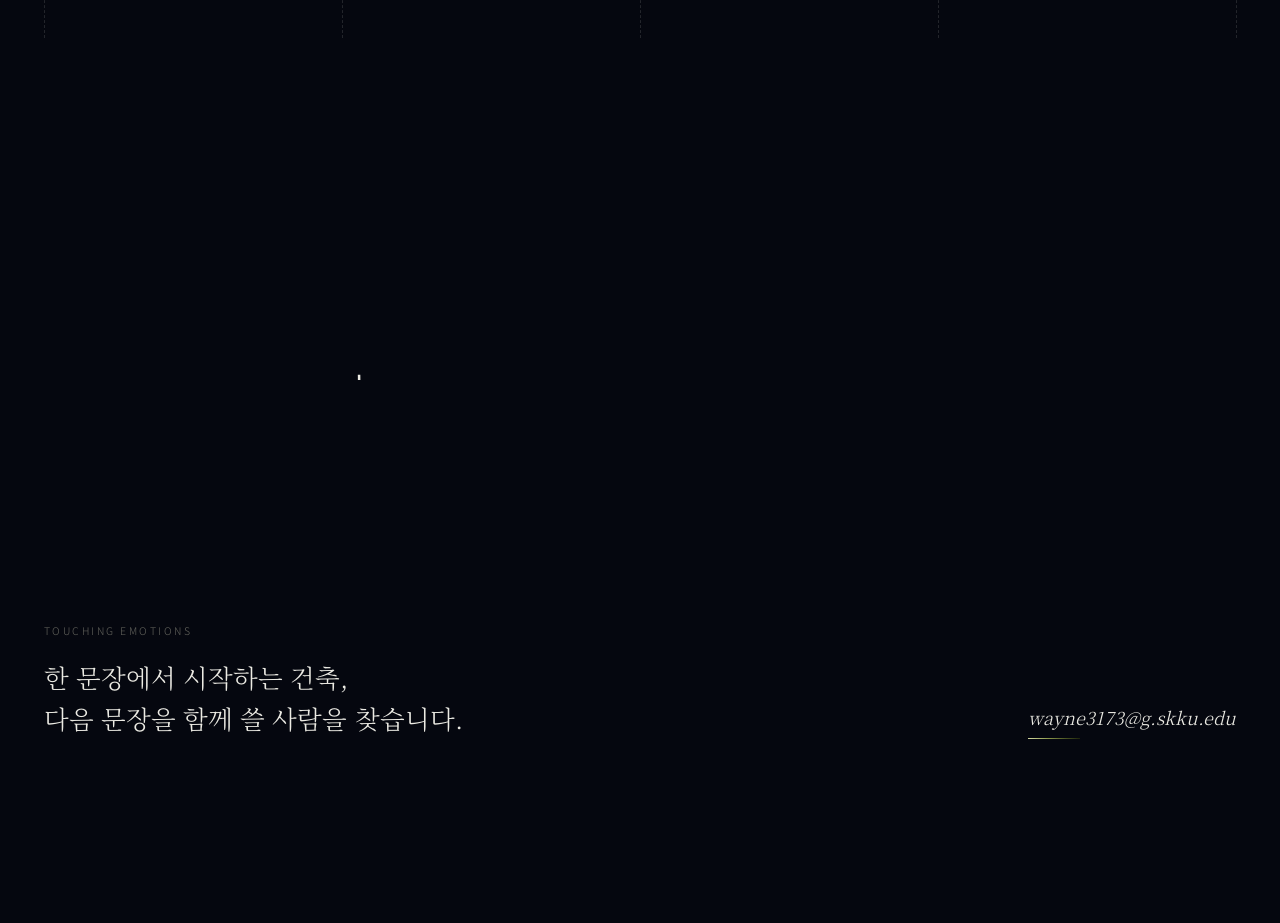
==== commit 72d7115e: "첫 화면 비교안 2종 (?hero=split / ?hero=sheet), 기본 첫 화면은 그대로 - split: 반반 라이트 테이블 — 왼쪽 버블 다이어그램, 오른쪽 위아래로 흐르" ====
--- a/index.html
+++ b/index.html
@@ -8,6 +8,7 @@
 <link rel="stylesheet" href="assets/css/style.css">
 <link rel="stylesheet" href="assets/css/motion.css">
 <link rel="stylesheet" href="assets/css/film.css">
+<link rel="stylesheet" href="assets/css/hero.css">
 <link rel="icon" href="assets/brand/logo-mark.svg" type="image/svg+xml">
 <title>STUDIO 012 — 김중현 건축 포트폴리오</title>
 <meta name="description" content="STUDIO 012 — 서사에서 출발하는 건축. 김중현의 건축 포트폴리오.">
@@ -52,6 +53,7 @@
 <script src="assets/vendor/d3.min.js"></script>
 <script src="assets/js/common.js"></script>
 <script src="assets/js/home.js"></script>
+<script src="assets/js/hero.js"></script>
 <script src="assets/js/motion.js"></script>
 </body>
 </html>
--- a/assets/css/hero.css
+++ b/assets/css/hero.css
@@ -0,0 +1,117 @@
+/* ============================================================
+   STUDIO 012 — 첫 화면 비교안 (hero.js 와 짝)
+   ============================================================ */
+
+/* ================= A. 반반 라이트 테이블 ================= */
+.split-hero { position: relative; display: flex; height: 100svh; min-height: 560px; overflow: hidden; --a: 64%; }
+.split-hero[data-focus="film"] { --a: 44%; }
+.split-hero[data-focus="arch"] { --a: 72%; }
+.split-hero .atlas { flex: 0 0 var(--a); height: 100%; min-height: 0; transition: flex-basis 1s cubic-bezier(.76,0,.24,1); }
+.split-hero .atlas-legend { display: none; }
+.lt-tag { position: absolute; top: calc(var(--header-h) + 28px); left: var(--gutter); z-index: 3; font-family: var(--sans); font-size: 10.5px; letter-spacing: .14em; color: var(--mute); text-transform: uppercase; }
+.lt-tag b { font-family: var(--serif); font-weight: 300; text-transform: none; letter-spacing: .01em; font-size: 15px; color: var(--title); margin: 0 .6em; }
+.lt-tag em { font-style: normal; }
+
+/* 가운데 이음매 — 로고의 0 | */
+.lt-seam { position: absolute; top: 0; bottom: 0; left: var(--a); width: 0; z-index: 4; pointer-events: none; transition: left 1s cubic-bezier(.76,0,.24,1); }
+.lt-seam .l { position: absolute; top: calc(var(--header-h) + 10px); bottom: 22px; left: 0; width: 1px; background: linear-gradient(to bottom, transparent, var(--rule-2) 12%, var(--rule-2) 88%, transparent); }
+.lt-seam .o { position: absolute; top: 50%; left: -7px; width: 14px; height: 14px; margin-top: -7px; border-radius: 50%; border: 1px solid var(--title); background: var(--bg); }
+.lt-seam .o::after { content: ""; position: absolute; inset: 3px; border-radius: 50%; background: var(--grad); transform: scale(0); transition: transform .6s var(--ease); }
+.split-hero[data-focus] .lt-seam .o::after { transform: scale(1); }
+
+/* 오른쪽 : 필름 */
+.lt-film { position: relative; flex: 1 1 auto; min-width: 0; height: 100%; overflow: hidden;
+  background: radial-gradient(120% 70% at 70% 30%, rgba(194,88,31,.10), transparent 60%), var(--bg); }
+.lt-strips { position: absolute; inset: 0; display: flex; justify-content: center; gap: clamp(14px, 2vw, 28px); padding: 0 clamp(16px, 3vw, 48px); transform: rotate(0deg); }
+.lt-strip { position: relative; flex: 0 0 min(46%, 260px); height: 100%; overflow: hidden; background: #120C07; padding: 0 18px;
+  -webkit-mask-image: linear-gradient(to bottom, transparent 0, #000 14%, #000 86%, transparent 100%); mask-image: linear-gradient(to bottom, transparent 0, #000 14%, #000 86%, transparent 100%); }
+.lt-strip::before, .lt-strip::after { content: ""; position: absolute; top: 0; bottom: 0; width: 8px; z-index: 2;
+  background: linear-gradient(to bottom, transparent 0 5px, #E8E2D3 5px 12px, transparent 12px) 0 0 / 8px 19px repeat-y; opacity: .55; }
+.lt-strip::before { left: 5px; } .lt-strip::after { right: 5px; }
+.lt-strip .run { display: flex; flex-direction: column; gap: 12px; animation: ltup 90s linear infinite; }
+.lt-strip.down .run { animation-name: ltdown; animation-duration: 110s; }
+.lt-film:hover .lt-strip .run { animation-play-state: paused; }
+@keyframes ltup { to { transform: translateY(-50%); } }
+@keyframes ltdown { from { transform: translateY(-50%); } to { transform: translateY(0); } }
+.lt-frame { position: relative; display: block; aspect-ratio: 3/2; overflow: hidden; }
+.lt-frame img { width: 100%; height: 100%; object-fit: cover; filter: grayscale(1) contrast(1.05) brightness(.8); transition: filter 1.2s cubic-bezier(.4,0,.2,1), transform 1.4s var(--ease); }
+.lt-frame i { position: absolute; left: 6px; bottom: 4px; font-family: var(--sans); font-style: normal; font-size: 9px; letter-spacing: .12em; color: #E9A55B; opacity: .8; }
+.lt-film:hover .lt-frame img { filter: grayscale(.2) brightness(.92); }
+.lt-frame:hover img { filter: none !important; transform: scale(1.04); }
+.lt-meta { position: absolute; left: 0; right: 0; bottom: 0; z-index: 3; padding: 80px clamp(18px, 3vw, 44px) clamp(36px, 7vh, 72px);
+  background: linear-gradient(to top, var(--bg) 30%, transparent); display: grid; gap: 10px; pointer-events: none; }
+.lt-meta .no { font-family: var(--sans); font-size: 10.5px; letter-spacing: .14em; color: var(--mute); text-transform: uppercase; }
+.lt-meta .ttl { pointer-events: auto; display: grid; gap: 4px; }
+.lt-meta b { font-weight: 300; font-size: clamp(28px, 3.2vw, 46px); line-height: 1.1; color: var(--title); }
+.lt-meta em { font-size: 12px; color: var(--text); font-style: italic; }
+.lt-meta .go { margin-top: 10px; font-family: var(--sans); font-size: 11px; letter-spacing: .12em; color: var(--title); }
+.lt-meta .go i { display: inline-block; width: 26px; height: 1px; background: var(--title); vertical-align: middle; margin-left: 10px; transition: width .6s var(--ease); }
+.lt-meta .ttl:hover .go i { width: 64px; }
+.hero-split .archives { display: none; }
+@media (max-width: 760px) {
+  .split-hero { flex-direction: column; height: auto; }
+  .split-hero .atlas { flex-basis: auto; height: 78svh; }
+  .lt-seam { display: none; }
+  .lt-film { height: 46svh; }
+  .lt-strips { flex-direction: column; padding: 0; gap: 12px; justify-content: center; }
+  .lt-strip { flex: 0 0 auto; height: 34%; width: 100%; padding: 14px 0; -webkit-mask-image: none; mask-image: none; }
+  .lt-strip .run { flex-direction: row; height: 100%; animation-name: ltleft; }
+  .lt-strip.down .run { animation-name: ltright; }
+  .lt-frame { height: 100%; aspect-ratio: 3/2; flex: none; }
+  .lt-strip::before, .lt-strip::after { left: 0; right: 0; top: auto; bottom: auto; width: auto; height: 8px;
+    background: linear-gradient(90deg, transparent 0 5px, #E8E2D3 5px 12px, transparent 12px) 0 0 / 19px 8px repeat-x; }
+  .lt-strip::before { top: 3px; } .lt-strip::after { bottom: 3px; }
+  .lt-meta { padding-top: 40px; }
+}
+@keyframes ltleft { to { transform: translateX(-50%); } }
+@keyframes ltright { from { transform: translateX(-50%); } to { transform: translateX(0); } }
+
+/* ================= B. 컨택트 시트 ================= */
+.sheet-hero { --sb: #0E0A07; --st: #ECEBE4; position: relative; height: 100svh; min-height: 560px; overflow: hidden; background: var(--sb); cursor: none; isolation: isolate; }
+.cs-layer { position: absolute; inset: calc(var(--header-h) + 8px) 0 0 0; display: grid; grid-template-rows: repeat(4, 1fr); }
+.cs-row { position: relative; overflow: hidden; padding: 16px 0; }
+.cs-row::before, .cs-row::after { content: ""; position: absolute; left: 0; right: 0; height: 7px; z-index: 2;
+  background: linear-gradient(90deg, transparent 0 6px, rgba(232,226,211,.5) 6px 13px, transparent 13px) 0 0 / 19px 7px repeat-x; }
+.cs-row::before { top: 4px; } .cs-row::after { bottom: 4px; }
+.cs-row .run { display: flex; gap: 10px; height: 100%; width: max-content; animation: csl var(--d) linear infinite; }
+.cs-row.rev .run { animation-name: csr; }
+@keyframes csl { to { transform: translateX(-50%); } }
+@keyframes csr { from { transform: translateX(-50%); } to { transform: translateX(0); } }
+.cs-frame { position: relative; height: 100%; aspect-ratio: 3/2; flex: none; display: block; overflow: hidden; background: #1A120B; }
+.cs-frame img { width: 100%; height: 100%; object-fit: cover; }
+.cs-frame .ed { position: absolute; left: 6px; top: 4px; font-family: var(--sans); font-size: 8.5px; letter-spacing: .14em; color: #E9A55B; opacity: .75; white-space: nowrap; }
+/* 아래층 : 네거티브 */
+.cs-layer.neg .cs-frame img { filter: invert(1) contrast(.88) brightness(.9); }
+.cs-layer.neg .cs-frame::after { content: ""; position: absolute; inset: 0; background: #E2893A; mix-blend-mode: multiply; pointer-events: none; }
+.cs-layer.neg .cs-frame.arch img { filter: invert(1) grayscale(1) contrast(.9) brightness(.85); }
+/* 위층 : 포지티브 — 루페 원 안에서만 보임 */
+.cs-layer.pos { pointer-events: none; clip-path: circle(0 at 50% 50%); z-index: 2; }
+.cs-layer.pos .cs-frame .ed { color: #F4C890; }
+/* 루페 — 로고의 원 */
+.sheet-hero::after { content: ""; position: absolute; z-index: 3; pointer-events: none; left: var(--lx, -999px); top: var(--ly, -999px);
+  width: calc(var(--lr, 0px) * 2); height: calc(var(--lr, 0px) * 2); margin: calc(var(--lr, 0px) * -1) 0 0 calc(var(--lr, 0px) * -1);
+  border-radius: 50%; border: 1px solid var(--st); box-shadow: 0 0 0 1px rgba(0,0,0,.25), inset 0 0 40px rgba(0,0,0,.25); }
+.sheet-hero::before { content: ""; position: absolute; z-index: 3; pointer-events: none; left: var(--lx, -999px); top: var(--ly, -999px);
+  width: 9px; height: 9px; margin: -4.5px 0 0 -4.5px; border-radius: 50%; background: var(--grad); }
+.cs-ui { position: absolute; z-index: 4; left: var(--gutter); right: var(--gutter); bottom: clamp(26px, 5vh, 54px); pointer-events: none;
+  display: grid; grid-template-columns: 1fr auto; align-items: end; gap: 10px var(--gutter); }
+.cs-ui::before { content: ""; position: absolute; inset: -120px calc(var(--gutter) * -1) calc(clamp(26px, 5vh, 54px) * -1); z-index: -1;
+  background: linear-gradient(to top, var(--sb) 35%, transparent); opacity: .94; }
+.cs-k { grid-column: 1 / -1; margin: 0; display: flex; gap: 22px; font-family: var(--sans); font-size: 10.5px; letter-spacing: .2em; color: var(--st); opacity: .6; text-transform: uppercase; }
+.cs-h { margin: 0; font-weight: 300; font-size: clamp(42px, 7.4vw, 118px); line-height: .95; letter-spacing: .02em; color: var(--st); }
+.cs-h i { font-style: normal; background: linear-gradient(115deg, #E6E9C4 0%, #B4BE74 45%, #7D8843 100%); -webkit-background-clip: text; background-clip: text; color: transparent; }
+.cs-hint { margin: 0; font-family: var(--sans); font-size: 11px; letter-spacing: .08em; color: var(--st); opacity: .7; display: flex; align-items: center; gap: 10px; }
+.loupe-ic { width: 14px; height: 14px; border-radius: 50%; border: 1px solid rgba(236,235,228,.7); }
+.cs-label { position: absolute; z-index: 5; pointer-events: none; left: var(--lx, -999px); top: var(--ly, -999px); transform: translate(calc(var(--lr, 0px) * .72 + 10px), calc(var(--lr, 0px) * .72 + 4px));
+  font-family: var(--sans); font-size: 10.5px; letter-spacing: .12em; color: #ECEBE4; background: rgba(14,10,7,.8); padding: 4px 8px; white-space: nowrap; opacity: 0; transition: opacity .3s; }
+.cs-label.on { opacity: 1; }
+html.in-sheet .lcur, html.in-sheet .cursor-dot { opacity: 0 !important; }
+.hero-sheet .archives { display: none; }
+@media (max-width: 760px) { .cs-ui { grid-template-columns: 1fr; } .cs-layer { grid-template-rows: repeat(4, 1fr); } }
+
+/* 라이트 모드 : 라이트 테이블 위의 컨택트 시트 */
+html[data-theme="light"] .sheet-hero { --sb: #E7E3D8; --st: #15160F; background: radial-gradient(80% 70% at 50% 40%, #F6F3EA, #E2DDD0); }
+html[data-theme="light"] .cs-row::before, html[data-theme="light"] .cs-row::after { background-image: linear-gradient(90deg, transparent 0 6px, #F3EFE4 6px 13px, transparent 13px); }
+html[data-theme="light"] .cs-row { background: #17110C; }
+html[data-theme="light"] .cs-ui::before { background: linear-gradient(to top, #E7E3D8 35%, transparent); }
+html[data-theme="light"] .cs-h i { background: linear-gradient(115deg, #7D8843 0%, #55602A 50%, #2F3614 100%); -webkit-background-clip: text; background-clip: text; }
